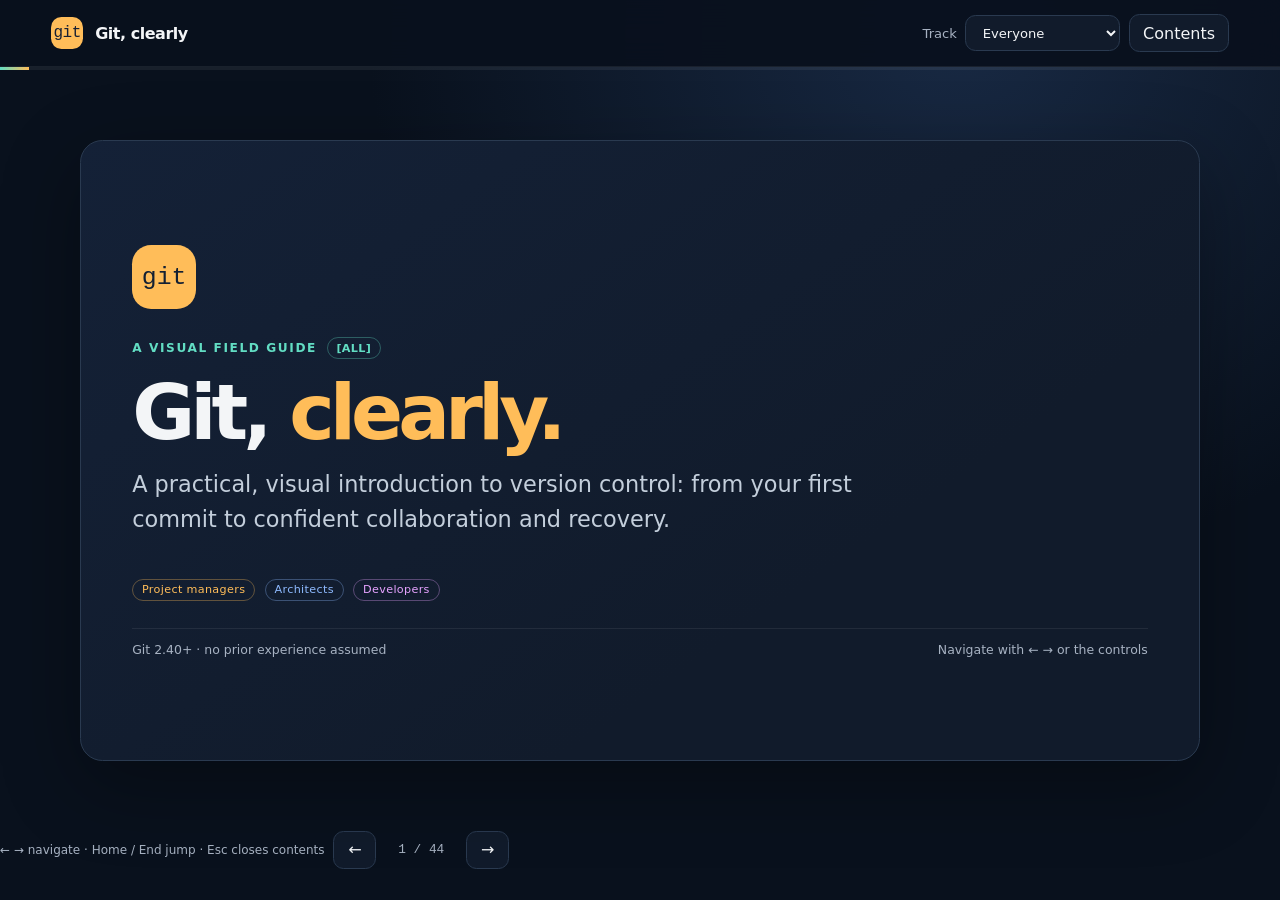
==== index.html @ eb5d03c1 "Add complete Git training slide deck Co-authored-by: Copilot <223556219+Copilot@users.noreply.github" ====
<!doctype html>
<html lang="en">
<head>
  <meta charset="utf-8">
  <meta name="viewport" content="width=device-width, initial-scale=1">
  <meta name="description" content="A visual, practical Git course for project managers, architects, and developers.">
  <meta name="theme-color" content="#09111d">
  <title>Git, clearly — Training slides</title>
  <link rel="icon" href="assets/favicon.svg" type="image/svg+xml">
  <link rel="stylesheet" href="assets/deck.css">
  <script src="assets/deck.js" defer></script>
</head>
<body>
  <header class="topbar">
    <div class="brand"><span class="brand-mark" aria-hidden="true">git</span><span class="brand-name">Git, clearly</span></div>
    <div class="top-actions">
      <label class="track-control" for="track">Track
        <select id="track" aria-label="Choose a role track">
          <option value="all">Everyone</option>
          <option value="pm">Project manager</option>
          <option value="arch">Architect</option>
          <option value="dev">Developer</option>
        </select>
      </label>
      <button id="contents-toggle" type="button" aria-expanded="false" aria-controls="contents">Contents</button>
    </div>
  </header>
  <div class="progress-track" role="progressbar" aria-label="Course progress" aria-valuemin="0" aria-valuemax="100" aria-valuenow="0">
    <div class="progress-bar"></div>
  </div>

  <nav id="contents" class="contents-panel" aria-label="Slide contents" hidden>
    <h2>Course contents</h2>
    <a href="#welcome" data-slide="welcome">Welcome</a>
    <a href="#map" data-slide="map">Learning map</a>
    <a href="#m1" data-slide="m1">1 · What is Git?</a>
    <a href="#m2" data-slide="m2">2 · Core concepts</a>
    <a href="#m3" data-slide="m3">3 · Get started</a>
    <a href="#m4" data-slide="m4">4 · Everyday commands</a>
    <a href="#m5" data-slide="m5">5 · Branch and merge</a>
    <a href="#m6" data-slide="m6">6 · Team workflows</a>
    <a href="#m7" data-slide="m7">7 · Undo and recover</a>
    <a href="#m8" data-slide="m8">8 · Good habits</a>
    <a href="#lab" data-slide="lab">Guided developer lab</a>
    <a href="#cheat" data-slide="cheat">Command cheat sheet</a>
    <a href="#glossary" data-slide="glossary">Glossary</a>
    <a href="#faq" data-slide="faq">FAQ &amp; reading</a>
  </nav>

  <main class="deck" id="deck">
    <section class="slide title-slide" id="welcome" data-title="Welcome" data-audience="all">
      <div class="title-mark" aria-hidden="true">git</div>
      <div class="eyebrow">A visual field guide <span class="role">[All]</span></div>
      <h1>Git, <span class="accent">clearly.</span></h1>
      <p class="lead">A practical, visual introduction to version control: from your first commit to confident collaboration and recovery.</p>
      <div class="title-meta">
        <span class="role pm">Project managers</span><span class="role arch">Architects</span><span class="role dev">Developers</span>
      </div>
      <div class="slide-footer"><span>Git 2.40+ · no prior experience assumed</span><span>Navigate with ← → or the controls</span></div>
    </section>

    <section class="slide" id="map" data-title="Learning map" data-audience="all">
      <div class="eyebrow">Start here <span class="role">[All]</span></div>
      <h2>One tool. Three useful perspectives.</h2>
      <p class="lead">Git records change as a history you can inspect, share, branch, and recover.</p>
      <div class="grid three">
        <article class="card"><h3 class="accent">PM · Make change visible</h3><p>Connect work to decisions, reviews, releases, and a traceable project history. Commands are optional.</p></article>
        <article class="card"><h3 class="blue">Architect · Design the flow</h3><p>Choose repository and branch policies that balance integration speed, release needs, and governance.</p></article>
        <article class="card"><h3 class="teal">Developer · Build fluency</h3><p>Inspect, stage, commit, synchronize, resolve conflicts, and recover safely in a practice repository.</p></article>
      </div>
      <div class="callout good"><p><strong>Learning goals:</strong> explain distributed version control, navigate Git's data model, use everyday commands, and choose a collaboration workflow for its trade-offs.</p></div>
      <div class="slide-footer"><span>Course map</span><span>Use the Track selector to focus the deck</span></div>
    </section>

    <section class="slide" id="how" data-title="How to use this deck" data-audience="all">
      <div class="eyebrow">A quick orientation <span class="role">[All]</span></div>
      <h2>Learn the picture, then try the command.</h2>
      <div class="grid">
        <article class="card"><h3>Follow the flow</h3><p>Each module introduces a model, shows the action it explains, and ends with a quick knowledge check.</p></article>
        <article class="card"><h3>Choose your depth</h3><p>Role badges identify relevant content. The track selector hides slides outside a selected role.</p></article>
        <article class="card"><h3>Practice safely</h3><p>Use a disposable local repository for exercises. Examples that discard or rewrite work are clearly called out.</p></article>
        <article class="card"><h3>Navigate accessibly</h3><p>Use arrow keys, Page Up/Down, Home/End, or the buttons. Print from the browser for one slide per page.</p></article>
      </div>
      <div class="slide-footer"><span>Before you begin</span><span>Commands use a terminal; examples work across operating systems</span></div>
    </section>

    <section class="slide" id="m1" data-title="1 · What is Git?" data-audience="all">
      <div class="eyebrow">Module 1 · What is Git? <span class="role">[All]</span></div>
      <h2>Version control makes change legible.</h2>
      <p class="lead">Without version control, teams trade files and hope filenames tell the story. Git keeps a durable, inspectable history of project snapshots.</p>
      <div class="grid three">
        <article class="card"><h3>Remember</h3><p>See how and when a file changed, and who recorded the change.</p></article>
        <article class="card"><h3>Collaborate</h3><p>Work in parallel, review proposed changes, then combine them.</p></article>
        <article class="card"><h3>Recover</h3><p>Compare versions and return to a known-good state when needed.</p></article>
      </div>
      <div class="callout"><p>Think of Git history as a sequence of named, reviewable checkpoints—not a backup drive or a substitute for one.</p></div>
      <div class="slide-footer"><span>Learning objective · explain what version control solves</span><span>Module 1</span></div>
    </section>

    <section class="slide" data-title="Centralized and distributed" data-audience="all">
      <div class="eyebrow">Module 1 · Two models <span class="role">[All]</span></div>
      <h2>Git is distributed: every clone has a repository.</h2>
      <div class="grid">
        <article class="card"><h3>Centralized model · SVN, CVS</h3><p>Clients check out working files from a central server. The server is the main source of history; network access is commonly needed to commit shared changes.</p></article>
        <article class="card"><h3>Distributed model · Git</h3><p>Each clone has a local repository and project history. Work, commits, and many inspections can happen offline; sharing happens by exchanging commits.</p></article>
      </div>
      <div class="diagram" role="img" aria-label="Centralized version control connects several working copies to one central repository. In Git, each developer's clone contains a repository, and clones exchange commits.">
        <div class="node"><strong>Central server</strong><span>authoritative history</span></div><span class="arrow" aria-hidden="true">↔</span>
        <div class="node"><strong>Working copy</strong><span>client</span></div>
        <div class="arrow" aria-hidden="true">···</div>
        <div class="node"><strong>Git clone A</strong><span>repo + files</span></div><span class="arrow" aria-hidden="true">↔</span>
        <div class="node"><strong>Git clone B</strong><span>repo + files</span></div>
        <p class="diagram-caption">The hosting service is a convenient shared endpoint; Git itself is the version-control system.</p>
      </div>
      <div class="slide-footer"><span>Distributed does not mean “no central collaboration point”</span><span>Module 1</span></div>
    </section>

    <section class="slide" data-title="Git in context" data-audience="all">
      <div class="eyebrow">Module 1 · What Git is—and isn't <span class="role">[All]</span></div>
      <h2>Git stores history. Platforms help teams use it.</h2>
      <div class="grid">
        <article class="card"><h3>Git provides</h3><ul><li>Local history and branching</li><li>Content integrity checked with object hashes</li><li>Tools to compare, combine, and share work</li></ul></article>
        <article class="card"><h3>GitHub, GitLab, Azure DevOps, Bitbucket provide</h3><ul><li>Hosted repositories and access controls</li><li>Pull/merge requests, reviews, and issue workflows</li><li>Automation, releases, and team collaboration features</li></ul></article>
      </div>
      <div class="callout"><p><strong>Integrity:</strong> Git identifies objects by SHA-based content hashes (the hash algorithm depends on repository format). Linus Torvalds created Git in 2005 to support Linux kernel development; its distributed design and inexpensive branches fit parallel contributions.</p></div>
      <div class="slide-footer"><span>Key takeaway · Git is the tool; a host is a service</span><span>Module 1</span></div>
    </section>

    <section class="slide" data-title="Module 1 knowledge check" data-audience="all">
      <div class="eyebrow">Module 1 · Check your understanding <span class="role">[All]</span></div>
      <h2>What would you explain to a teammate?</h2>
      <ol class="steps"><li>What problem does version control solve beyond sharing the latest file?</li><li>What can you do locally in Git without a network connection?</li><li>How is Git different from GitHub?</li></ol>
      <details><summary>Reveal suggested answers</summary><p>It records inspectable history and supports parallel collaboration and recovery. Local commits, comparisons, and branch operations are available offline. Git is the version-control system; GitHub is one platform that hosts repositories and adds collaboration tools.</p></details>
      <div class="callout good"><p><strong>Takeaway:</strong> every clone is a full repository; you choose when and where to share its commits.</p></div>
      <div class="slide-footer"><span>Module 1 complete</span><span>Next · the Git data model</span></div>
    </section>

    <section class="slide" id="m2" data-title="2 · Core concepts" data-audience="all">
      <div class="eyebrow">Module 2 · Core concepts <span class="role">[All]</span></div>
      <h2>Three areas take a change from edit to shared.</h2>
      <div class="diagram" role="img" aria-label="Changes flow from the working tree to the staging area, then into the local repository as a commit, and can be pushed to a remote repository.">
        <div class="node"><strong>Working tree</strong><span>edit files</span></div><span class="arrow" aria-hidden="true">→</span>
        <div class="node"><strong>Staging area</strong><span>select next snapshot</span></div><span class="arrow" aria-hidden="true">→</span>
        <div class="node"><strong>Local repository</strong><span>commit history</span></div><span class="arrow" aria-hidden="true">⇄</span>
        <div class="node"><strong>Remote</strong><span>shared repository</span></div>
        <p class="diagram-caption">A commit records what is staged. Push and fetch exchange commits with a remote.</p>
      </div>
      <div class="grid three">
        <article class="card"><h3>Working tree</h3><p>The checked-out files you read and edit.</p></article>
        <article class="card"><h3>Index (staging area)</h3><p>The proposed contents of your next commit; staging is deliberate selection.</p></article>
        <article class="card"><h3>Repository</h3><p>Git's local object database and history, in the <code>.git</code> directory.</p></article>
      </div>
      <div class="slide-footer"><span>Learning objective · describe the three areas</span><span>Module 2</span></div>
    </section>

    <section class="slide" data-title="Commits and branches" data-audience="all">
      <div class="eyebrow">Module 2 · History is a graph <span class="role">[All]</span></div>
      <h2>A branch is a lightweight name for a line of work.</h2>
      <svg class="graph" viewBox="0 0 760 250" role="img" aria-labelledby="graph-title graph-desc">
        <title id="graph-title">A commit graph with a feature branch</title>
        <desc id="graph-desc">Main commits A, B, and D form one line. The feature branch starts at B, adds commit C, and merges at D.</desc>
        <path class="main-line" d="M90 145 H670"></path><path class="branch-line" d="M260 145 Q340 145 380 70 H500 Q570 70 620 145"></path>
        <circle class="commit" cx="100" cy="145" r="20"></circle><circle class="commit" cx="260" cy="145" r="20"></circle>
        <circle class="commit" cx="410" cy="70" r="20"></circle><circle class="commit" cx="650" cy="145" r="20"></circle>
        <text x="94" y="150">A</text><text x="254" y="150">B</text><text x="404" y="75">C</text><text x="644" y="150">D</text>
        <text x="95" y="202">main</text><text x="382" y="34">feature</text>
      </svg>
      <div class="grid three">
        <article class="card"><h3>Commit</h3><p>A recorded snapshot with a message, author, timestamp, and parent commit(s).</p></article>
        <article class="card"><h3>Branch</h3><p>A movable reference to a commit. Creating one does not copy an entire project.</p></article>
        <article class="card"><h3>HEAD</h3><p>Where you are now: usually the current branch's latest commit.</p></article>
      </div>
      <div class="slide-footer"><span>Commit history is a DAG: directed, acyclic, and shared by ancestry</span><span>Module 2</span></div>
    </section>

    <section class="slide" data-title="Repository objects and vocabulary" data-audience="all">
      <div class="eyebrow">Module 2 · Names for the pieces <span class="role">[All]</span></div>
      <h2>Small objects combine into a project snapshot.</h2>
      <div class="grid three">
        <article class="card"><h3>Blob</h3><p>Stores file contents. Git identifies objects by a content-derived hash.</p></article>
        <article class="card"><h3>Tree</h3><p>Names files and directories and points to their blobs or nested trees.</p></article>
        <article class="card"><h3>Commit</h3><p>Points to a top-level tree and records parent(s) and metadata.</p></article>
      </div>
      <div class="table-wrap"><table><thead><tr><th>Term</th><th>Meaning in practice</th></tr></thead><tbody>
        <tr><td>Repository</td><td>Project history and Git objects, local or hosted.</td></tr>
        <tr><td>Remote</td><td>A named reference to another repository, often on a hosting platform.</td></tr>
        <tr><td><code>origin</code></td><td>Conventional default name for the remote a clone came from; not a special Git keyword.</td></tr>
        <tr><td>Tag</td><td>A name attached to a commit, often used to mark a release.</td></tr>
      </tbody></table></div>
      <div class="slide-footer"><span>Takeaway · commits point to content snapshots, not just file-by-file patches</span><span>Module 2</span></div>
    </section>

    <section class="slide" data-title="Module 2 knowledge check" data-audience="all">
      <div class="eyebrow">Module 2 · Check your understanding <span class="role">[All]</span></div>
      <h2>Can you trace a change through Git?</h2>
      <ol class="steps"><li>Where do edits live before they are committed?</li><li>What is the staging area for?</li><li>What does a branch name point to?</li></ol>
      <details><summary>Reveal suggested answers</summary><p>Edits are in the working tree. The index selects the content for the next snapshot. A branch is a movable reference to a commit; Git history links commits through their parents.</p></details>
      <div class="callout good"><p><strong>Takeaway:</strong> working tree → index → local commit → remote repository.</p></div>
      <div class="slide-footer"><span>Module 2 complete</span><span>Next · set up a safe workspace</span></div>
    </section>

    <section class="slide" id="m3" data-title="3 · Get started" data-audience="dev all">
      <div class="eyebrow">Module 3 · Get started <span class="role dev">[Dev]</span> <span class="role">[All]</span></div>
      <h2>Set your identity, then create or copy a repository.</h2>
      <p>Install Git from your operating system's package manager or the official Git downloads. Verify the installed version, then set the name and email that will appear on your commits.</p>
      <div class="command"><pre>git --version
git config --global user.name "Ada Lovelace"
git config --global user.email "ada@example.com"</pre><button class="copy" type="button" aria-label="Copy Git configuration commands">Copy</button></div>
      <p class="small muted">Replace the sample name and email. Use the email address appropriate for your work account. <code>--global</code> sets your default for this user; omit it to configure just the current repository. Check settings with <code>git config --list --show-origin</code>.</p>
      <div class="grid">
        <article class="card"><h3>Create an empty repository</h3><div class="command"><pre>mkdir demo && cd demo
git init</pre><button class="copy" type="button" aria-label="Copy repository creation commands">Copy</button></div></article>
        <article class="card"><h3>Copy an existing repository</h3><div class="command"><pre>git clone &lt;repository-url&gt;
cd &lt;repository-name&gt;</pre><button class="copy" type="button" aria-label="Copy clone commands">Copy</button></div></article>
      </div>
      <div class="slide-footer"><span>Credentials are separate from commit identity</span><span>Module 3</span></div>
    </section>

    <section class="slide" data-title="Ignore, line endings, and authentication" data-audience="dev arch">
      <div class="eyebrow">Module 3 · Repository setup <span class="role dev">[Dev]</span> <span class="role arch">[Architect]</span></div>
      <h2>Keep generated files, platform differences, and credentials intentional.</h2>
      <div class="grid three">
        <article class="card"><h3><code>.gitignore</code></h3><p>Lists untracked paths Git should ignore, such as build output and local secrets. It does <strong>not</strong> untrack files already committed.</p></article>
        <article class="card"><h3><code>.gitattributes</code></h3><p>Can standardize text normalization, diff behavior, and binary handling across contributors. Prefer explicit project rules where line endings matter.</p></article>
        <article class="card"><h3>Authentication</h3><p>Use an approved credential manager with HTTPS or configure an SSH key. Never paste tokens or private keys into a repository.</p></article>
      </div>
      <div class="callout warning"><p><strong>Secret already committed?</strong> Removing the file in a later commit does not erase it from history. Revoke/rotate the credential first; then coordinate history cleanup and notification.</p></div>
      <div class="slide-footer"><span>Tip · review ignore patterns before the first commit</span><span>Module 3</span></div>
    </section>

    <section class="slide" data-title="Module 3 knowledge check" data-audience="dev">
      <div class="eyebrow">Module 3 · Check your understanding <span class="role dev">[Dev]</span></div>
      <h2>Ready to make a clean first commit?</h2>
      <ol class="steps"><li>What does <code>git clone</code> create locally?</li><li>Why is adding a secret to <code>.gitignore</code> not enough if it is already tracked?</li><li>What information does <code>user.email</code> configure?</li></ol>
      <details><summary>Reveal suggested answers</summary><p>A clone creates a local repository with working files and remote configuration. Ignore rules don't remove already tracked content or erase old commits. <code>user.email</code> is commit metadata; it is not your login credential.</p></details>
      <div class="slide-footer"><span>Module 3 complete</span><span>Next · everyday command toolkit</span></div>
    </section>

    <section class="slide" id="m4" data-title="4 · Everyday commands" data-audience="dev all">
      <div class="eyebrow">Module 4 · Everyday commands <span class="role dev">[Dev]</span> <span class="role">[All]</span></div>
      <h2>First inspect. Then select what to record.</h2>
      <div class="grid">
        <article class="card"><h3><code>git status</code> · inspect state</h3><p><strong>Purpose:</strong> summarize current branch and staged, unstaged, and untracked changes.</p><p><strong>Syntax:</strong> <code>git status [--short]</code></p><p><strong>Example:</strong> reports <code>modified: README.md</code> as unstaged. <code>--short</code> is compact.</p><p><strong>Pitfall:</strong> it summarizes; it does not show the actual diff.</p></article>
        <article class="card"><h3><code>git diff</code> · inspect content</h3><p><strong>Purpose:</strong> compare working-tree changes; staged changes need a separate flag.</p><p><strong>Syntax:</strong> <code>git diff [--staged]</code></p><p><strong>Example:</strong> <code>git diff --staged</code> shows exactly what the next commit would contain.</p><p><strong>Options:</strong> <code>--stat</code> summarizes; <code>--word-diff</code> compares words.</p><p><strong>Pitfall:</strong> plain <code>git diff</code> omits staged changes.</p></article>
      </div>
      <div class="diagram" role="img" aria-label="Status inspects the working tree and index. Diff compares unstaged changes by default or staged changes when passed --staged.">
        <div class="node"><strong>Working tree</strong><span>unstaged edits</span></div><span class="arrow" aria-hidden="true">git diff →</span><div class="node"><strong>Index</strong><span>staged snapshot</span></div><span class="arrow" aria-hidden="true">--staged →</span><div class="node"><strong>HEAD</strong><span>last commit</span></div>
        <p class="diagram-caption"><code>git status</code> summarizes both comparisons; <code>git diff</code> shows their details.</p>
      </div>
      <div class="command"><pre>$ git status --short
 M README.md
$ git diff --stat
 README.md | 2 ++
 1 file changed, 2 insertions(+)</pre><button class="copy" type="button" aria-label="Copy example status and diff output">Copy</button></div>
      <p class="small muted">Illustrative output: status uses two columns for index and working-tree state; a leading space then <code>M</code> means unstaged modification.</p>
      <div class="slide-footer"><span>Command pattern · inspect before changing state</span><span>Module 4</span></div>
    </section>

    <section class="slide" data-title="Stage a deliberate snapshot" data-audience="dev">
      <div class="eyebrow">Module 4 · Stage changes <span class="role dev">[Dev]</span></div>
      <h2><code>git add</code> chooses content for the next commit.</h2>
      <div class="grid">
        <article class="card"><h3>Purpose and syntax</h3><p>Add selected file contents from the working tree to the index.</p><div class="command"><pre>git add README.md
git add src/
git add -p</pre><button class="copy" type="button" aria-label="Copy git add examples">Copy</button></div><p><code>-p</code> interactively selects change hunks. <code>git add -A</code> stages all additions, modifications, and deletions in the repository.</p></article>
        <article class="card"><h3>Example and pitfalls</h3><p>Edit two files, stage one, then inspect:</p><div class="command"><pre>git add README.md
git status
git diff --staged</pre><button class="copy" type="button" aria-label="Copy stage and inspect commands">Copy</button></div><p>Only staged content goes into the next commit. Staging a file again updates its staged snapshot. Check for accidental files before using <code>-A</code>.</p></article>
      </div>
      <div class="callout good"><p><strong>Habit:</strong> review <code>git diff --staged</code> before committing. The index is a useful review boundary, not busywork.</p></div>
      <div class="command"><pre>$ git add README.md
(no output on success)
$ git status --short
M  README.md</pre><button class="copy" type="button" aria-label="Copy example staging output">Copy</button></div>
      <div class="slide-footer"><span>State change · working tree → index</span><span>Module 4</span></div>
    </section>

    <section class="slide" data-title="Commit small, clear changes" data-audience="dev all">
      <div class="eyebrow">Module 4 · Commit <span class="role dev">[Dev]</span> <span class="role">[All]</span></div>
      <h2>A commit is a named checkpoint with a message.</h2>
      <div class="grid">
        <article class="card"><h3>Purpose and syntax</h3><p>Record the staged snapshot in local history.</p><div class="command"><pre>git commit -m "Document setup steps"</pre><button class="copy" type="button" aria-label="Copy commit command">Copy</button></div><p><code>-m</code> supplies a one-line message; without it, Git opens the configured editor.</p></article>
        <article class="card"><h3>Example and pitfalls</h3><p>Before: stage intended files. After: the new commit becomes the current branch tip.</p><p>Write a short imperative summary of <em>why</em> the change matters. Avoid vague messages such as “updates” or “fix”.</p><p><strong>Pitfall:</strong> an empty commit may be rejected by default. A commit is local until pushed.</p></article>
      </div>
      <div class="command"><pre>$ git commit -m "Document setup steps"
[main 8c14f2a] Document setup steps
 1 file changed, 3 insertions(+)</pre><button class="copy" type="button" aria-label="Copy example commit output">Copy</button></div>
      <p class="small muted">Illustrative output: commit IDs and file counts vary. The bracketed branch and short hash identify the new local commit.</p>
      <div class="diagram" role="img" aria-label="Commit records the staged index as a new snapshot in the local repository.">
        <div class="node"><strong>Index</strong><span>reviewed changes</span></div><span class="arrow" aria-hidden="true">git commit →</span><div class="node"><strong>Local history</strong><span>new commit</span></div>
        <p class="diagram-caption">A commit records only staged content, not every modified file.</p>
      </div>
      <div class="slide-footer"><span>Good commits are small enough to understand and useful enough to review</span><span>Module 4</span></div>
    </section>

    <section class="slide" data-title="Read the history" data-audience="dev all">
      <div class="eyebrow">Module 4 · Inspect history <span class="role dev">[Dev]</span> <span class="role">[All]</span></div>
      <h2>History answers “what changed?” and “why?”</h2>
      <div class="grid">
        <article class="card"><h3><code>git log</code> · browse commits</h3><p><strong>Purpose:</strong> view commit history.</p><p><strong>Syntax:</strong> <code>git log [--oneline --graph --decorate]</code></p><p><strong>Example:</strong> <code>git log --oneline --graph</code> gives a compact graph.</p><p><strong>Pitfall:</strong> history follows the current branch unless options or refs broaden it.</p></article>
        <article class="card"><h3><code>git show</code> · inspect one commit</h3><p><strong>Purpose:</strong> show a commit's metadata and patch.</p><p><strong>Syntax:</strong> <code>git show &lt;commit&gt;</code></p><p><strong>Example:</strong> <code>git show HEAD</code> inspects the current tip.</p><p><strong>Options:</strong> <code>--stat</code> shows a summary. A commit ID or tag can identify a target.</p><p><strong>Pitfall:</strong> large patches can use a pager; press <code>q</code> to leave it.</p></article>
      </div>
      <div class="command"><pre>$ git log --oneline -1
8c14f2a Document setup steps</pre><button class="copy" type="button" aria-label="Copy example history output">Copy</button></div>
      <p class="small muted">Illustrative output from the prior example. The exact hash and message depend on your repository.</p>
      <div class="callout"><p><strong>Review lens:</strong> scan the message and summary first; read the patch when you need the exact content.</p></div>
      <div class="command"><pre>$ git show --stat --oneline HEAD
8c14f2a Document setup steps
 README.md | 3 +++
 1 file changed, 3 insertions(+)</pre><button class="copy" type="button" aria-label="Copy example git show output">Copy</button></div>
      <div class="slide-footer"><span>Local history is available without a network connection</span><span>Module 4</span></div>
    </section>

    <section class="slide" data-title="Remotes and synchronization" data-audience="dev all">
      <div class="eyebrow">Module 4 · Share and receive commits <span class="role dev">[Dev]</span> <span class="role">[All]</span></div>
      <h2>Fetch previews. Pull integrates. Push publishes.</h2>
      <div class="grid">
        <article class="card"><h3><code>git remote</code> · name a repository</h3><p><strong>Purpose:</strong> list or manage remote names and URLs.</p><p><strong>Syntax:</strong> <code>git remote -v</code>; <code>git remote add &lt;name&gt; &lt;url&gt;</code>.</p><p><strong>Example:</strong> <code>origin</code> is the conventional clone remote.</p><p><strong>Pitfall:</strong> a remote is configuration, not a second working directory.</p></article>
        <article class="card"><h3><code>git fetch</code> · download references</h3><p><strong>Purpose:</strong> get remote commits and update remote-tracking refs without integrating them into your current branch.</p><p><strong>Syntax:</strong> <code>git fetch &lt;remote&gt;</code></p><p><strong>Example:</strong> fetch, then compare with <code>git log HEAD..origin/main</code>.</p><p><strong>Pitfall:</strong> fetching alone does not update checked-out files.</p></article>
        <article class="card"><h3><code>git pull</code> · fetch + integrate</h3><p><strong>Purpose:</strong> fetch, then integrate the upstream branch by merge or configured rebase.</p><p><strong>Syntax:</strong> <code>git pull [--rebase] &lt;remote&gt; &lt;branch&gt;</code></p><p><strong>Example:</strong> <code>git pull --rebase origin main</code>.</p><p><strong>Pitfall:</strong> know whether your team expects merge or rebase; resolve conflicts if they arise.</p></article>
        <article class="card"><h3><code>git push</code> · publish commits</h3><p><strong>Purpose:</strong> send local commits to a remote branch.</p><p><strong>Syntax:</strong> <code>git push -u &lt;remote&gt; &lt;branch&gt;</code></p><p><strong>Example:</strong> <code>git push -u origin feature/docs</code> sets upstream tracking.</p><p><strong>Pitfall:</strong> push can be rejected if remote history has advanced; fetch and integrate instead of overwriting teammates' work.</p></article>
      </div>
      <div class="diagram" role="img" aria-label="Fetch brings remote commits to local remote-tracking references. Pull fetches and integrates them. Push sends local commits to the remote.">
        <div class="node"><strong>Local branch</strong><span>your commits</span></div><span class="arrow" aria-hidden="true">push →</span><div class="node"><strong>Remote</strong><span>shared commits</span></div><span class="arrow" aria-hidden="true">← fetch</span><div class="node"><strong>Remote-tracking ref</strong><span>what was fetched</span></div>
        <p class="diagram-caption">Pull adds an integration step after fetch; it is not merely a download.</p>
      </div>
      <div class="command"><pre>$ git remote -v
origin  https://example.com/team/project.git (fetch)
origin  https://example.com/team/project.git (push)
$ git fetch origin
From https://example.com/team/project
   a13f1c0..b02a7d1  main -> origin/main
$ git push -u origin feature/docs
To https://example.com/team/project.git
 * [new branch]      feature/docs -> feature/docs
branch 'feature/docs' set up to track 'origin/feature/docs'.</pre><button class="copy" type="button" aria-label="Copy example remote, fetch, and push output">Copy</button></div>
      <p class="small muted">Example remote URL and object IDs are placeholders. A successful fetch updates remote-tracking references, not your working tree.</p>
      <p class="small muted">After a pull with no incoming commits, Git may report <code>Already up to date.</code>; if it integrates a fast-forward, the branch tip advances without a merge commit.</p>
      <div class="slide-footer"><span>Prefer fetch when you want to inspect before integrating</span><span>Module 4</span></div>
    </section>

    <section class="slide" data-title="Branches, merge, and rebase" data-audience="dev arch">
      <div class="eyebrow">Module 4 · Parallel work <span class="role dev">[Dev]</span> <span class="role arch">[Architect]</span></div>
      <h2>Branch to isolate work; merge to integrate it.</h2>
      <div class="grid">
        <article class="card"><h3><code>git branch</code> · list or create</h3><p><strong>Syntax:</strong> <code>git branch [--all]</code>; <code>git branch &lt;name&gt;</code>. Use <code>-d</code> to delete a merged local branch.</p><p><strong>Pitfall:</strong> creating a branch does not switch to it. Do not delete unmerged work casually.</p></article>
        <article class="card"><h3><code>git switch</code> · move between branches</h3><p><strong>Syntax:</strong> <code>git switch &lt;name&gt;</code>; <code>git switch -c &lt;new-name&gt;</code>.</p><p><strong>Example:</strong> <code>git switch -c feature/search</code>.</p><p><strong>Pitfall:</strong> Git may prevent switching if local edits would be overwritten.</p></article>
        <article class="card"><h3><code>git merge</code> · integrate history</h3><p><strong>Syntax:</strong> <code>git merge &lt;branch&gt;</code>.</p><p>A fast-forward moves the branch pointer when possible; otherwise Git creates a merge commit with both histories as parents.</p><p><strong>Pitfall:</strong> conflicts require editing, staging resolved files, then completing the merge commit.</p></article>
        <article class="card"><h3><code>git rebase</code> · replay commits</h3><p><strong>Syntax:</strong> <code>git rebase &lt;base&gt;</code>.</p><p>Replays your commits on a new base to create a linear sequence with new commit IDs.</p><p><strong>Golden rule:</strong> do not rebase history others may already have based work on.</p></article>
      </div>
      <div class="command"><pre>$ git branch --list
* main
  feature/search
$ git switch -c feature/search
Switched to a new branch 'feature/search'
$ git merge feature/search
Updating 4a9d2b1..d20b81c
Fast-forward
$ git rebase main
Successfully rebased and updated refs/heads/feature/search.</pre><button class="copy" type="button" aria-label="Copy example branch, switch, merge, and rebase output">Copy</button></div>
      <div class="slide-footer"><span>Pause before rewriting or force-pushing shared history</span><span>Module 4</span></div>
    </section>

    <section class="slide" data-title="Stash and tags" data-audience="dev">
      <div class="eyebrow">Module 4 · Shelve and label <span class="role dev">[Dev]</span></div>
      <h2>Stash temporary edits. Tag meaningful milestones.</h2>
      <div class="grid">
        <article class="card"><h3><code>git stash</code> · shelve work in progress</h3><p><strong>Syntax:</strong> <code>git stash push -m "message"</code>; <code>git stash list</code>; <code>git stash pop</code>.</p><p><strong>Example:</strong> stash edits to switch context, then apply them later.</p><p><strong>Options:</strong> <code>-u</code> includes untracked files. <code>apply</code> keeps the stash; <code>pop</code> applies and removes it if successful.</p><p><strong>Pitfall:</strong> stashes are local and easy to forget; commit durable work instead.</p></article>
        <article class="card"><h3><code>git tag</code> · name a release commit</h3><p><strong>Syntax:</strong> <code>git tag -a v1.2.0 -m "Release 1.2.0"</code>; list with <code>git tag</code>.</p><p><strong>Purpose:</strong> annotated tags record a named milestone with metadata.</p><p><strong>Publish:</strong> <code>git push origin v1.2.0</code> (or <code>git push --tags</code> for all tags).</p><p><strong>Pitfall:</strong> tags are not automatically pushed with ordinary branch pushes; agree on version policy.</p></article>
      </div>
      <div class="command"><pre>$ git stash list
stash@{0}: On main: WIP: adjust map labels
$ git tag
v1.2.0</pre><button class="copy" type="button" aria-label="Copy example stash and tag output">Copy</button></div>
      <div class="slide-footer"><span>All command examples in this module are safe in a practice repository</span><span>Module 4</span></div>
    </section>

    <section class="slide" data-title="Module 4 knowledge check" data-audience="dev">
      <div class="eyebrow">Module 4 · Check your understanding <span class="role dev">[Dev]</span></div>
      <h2>Choose the next command with intent.</h2>
      <ol class="steps"><li>You staged a file. Which diff shows exactly what will be committed?</li><li>How do you download teammate commits without integrating them yet?</li><li>What is the important difference between <code>git fetch</code> and <code>git pull</code>?</li><li>When is rebasing shared commits a problem?</li></ol>
      <details><summary>Reveal suggested answers</summary><p>Use <code>git diff --staged</code>. Use <code>git fetch</code> to download without integrating. Pull fetches and then integrates by merge or rebase. Rewriting commits others depend on forces history divergence and can disrupt their work.</p></details>
      <div class="callout good"><p><strong>Takeaway:</strong> status → diff → add → review staged diff → commit → fetch/pull/push deliberately.</p></div>
      <div class="slide-footer"><span>Module 4 complete</span><span>Next · branch and merge together</span></div>
    </section>

    <section class="slide" id="m5" data-title="5 · Branch and merge" data-audience="all">
      <div class="eyebrow">Module 5 · Branching and merging <span class="role">[All]</span></div>
      <h2>Branches let teams work in parallel without duplicating a project.</h2>
      <p class="lead">A branch begins as a movable name at a commit. Git reuses shared history; the branch costs little and makes an isolated line of work easy to discuss.</p>
      <div class="diagram" role="img" aria-label="Main and feature branch share an ancestor. The feature branch advances independently, then its history is integrated into main.">
        <div class="node"><strong>Shared base</strong><span>common ancestor</span></div><span class="arrow" aria-hidden="true">→</span><div class="node"><strong>main</strong><span>stable line</span></div><span class="arrow" aria-hidden="true">↘</span><div class="node"><strong>feature branch</strong><span>isolated changes</span></div><span class="arrow" aria-hidden="true">↗</span><div class="node"><strong>integration</strong><span>merge / review</span></div>
        <p class="diagram-caption">Isolation helps organize work; it does not remove the need to integrate and test it.</p>
      </div>
      <div class="grid three">
        <article class="card"><h3>Keep the branch focused</h3><p>One feature or fix makes review and rollback easier.</p></article>
        <article class="card"><h3>Integrate regularly</h3><p>Short-lived branches reduce the distance between parallel changes.</p></article>
        <article class="card"><h3>Automate checks</h3><p>Run tests and validation before changes reach a shared branch.</p></article>
      </div>
      <div class="slide-footer"><span>Learning objective · explain why branches are cheap</span><span>Module 5</span></div>
    </section>

    <section class="slide" data-title="Merge conflicts" data-audience="all">
      <div class="eyebrow">Module 5 · Conflicts are a decision, not a failure <span class="role">[All]</span></div>
      <h2>A conflict means Git needs a human to choose the combined result.</h2>
      <p>Conflicts commonly occur when both histories change overlapping lines, or when one renames/deletes a file another changes. Git pauses integration so a person can create the intended result.</p>
      <div class="grid">
        <article class="card"><h3>Developer resolution loop</h3><ol><li>Read <code>git status</code> to identify conflicted files.</li><li>Open each file; compare both sides and edit the final intended content.</li><li>Remove conflict markers, run relevant tests, then stage resolved files.</li><li>Complete the merge or rebase as Git instructs.</li></ol></article>
        <article class="card"><h3>Conflict markers</h3><div class="command"><pre>&lt;&lt;&lt;&lt;&lt;&lt;&lt; HEAD
current branch version
=======
incoming version
&gt;&gt;&gt;&gt;&gt;&gt;&gt; other-branch</pre><button class="copy" type="button" aria-label="Copy conflict marker example">Copy</button></div><p>Markers are scaffolding, not valid final content. Some tools offer a visual side-by-side editor.</p></article>
      </div>
      <div class="callout warning"><p>Do not blindly choose “ours” or “theirs” for every conflict. Confirm behavior with the change owners and validate the combined result.</p></div>
      <div class="slide-footer"><span>Conflict resolution is collaboration encoded in a file edit</span><span>Module 5</span></div>
    </section>

    <section class="slide" data-title="Review and integrate" data-audience="all arch">
      <div class="eyebrow">Module 5 · Review before integration <span class="role">[All]</span> <span class="role arch">[Architect]</span></div>
      <h2>Pull / merge requests make integration visible.</h2>
      <div class="grid three">
        <article class="card"><h3>Propose</h3><p>Describe the change, link its context, and show what branch should receive it.</p></article>
        <article class="card"><h3>Review</h3><p>Discuss design, test evidence, security, and maintainability before approval.</p></article>
        <article class="card"><h3>Integrate</h3><p>Required checks pass; an authorized person merges according to team policy.</p></article>
      </div>
      <div class="table-wrap"><table><thead><tr><th>Integration method</th><th>Resulting history</th><th>Good fit when</th></tr></thead><tbody>
        <tr><td>Fast-forward</td><td>Moves the target pointer; no merge commit</td><td>Target has not diverged</td></tr>
        <tr><td>Merge commit</td><td>Preserves the branch join and both parents</td><td>Branch context is useful to retain</td></tr>
        <tr><td>Squash merge</td><td>Creates one new target commit from branch changes</td><td>A clean, compact target history is preferred</td></tr>
        <tr><td>Rebase and merge</td><td>Replays branch commits onto the target</td><td>Linear history is preferred and policy permits rewriting</td></tr>
      </tbody></table></div>
      <div class="slide-footer"><span>Method names and exact behavior vary by hosting platform</span><span>Module 5</span></div>
    </section>

    <section class="slide" data-title="Module 5 knowledge check" data-audience="all">
      <div class="eyebrow">Module 5 · Check your understanding <span class="role">[All]</span></div>
      <h2>What is the team deciding when a conflict appears?</h2>
      <ol class="steps"><li>Why does Git stop instead of automatically picking one conflicted version?</li><li>Name two good habits that reduce painful integration.</li><li>What should be checked before merging a reviewed change?</li></ol>
      <details><summary>Reveal suggested answers</summary><p>Git cannot infer the intended combined behavior. Keep branches focused and short-lived; integrate often. Review the diff, test results, approvals, and required policy checks.</p></details>
      <div class="slide-footer"><span>Module 5 complete</span><span>Next · choose a team workflow</span></div>
    </section>

    <section class="slide" id="m6" data-title="6 · Team workflows" data-audience="pm arch">
      <div class="eyebrow">Module 6 · Collaboration workflows <span class="role pm">[PM]</span> <span class="role arch">[Architect]</span></div>
      <h2>The right workflow follows the way you release.</h2>
      <p class="lead">There is no universally best branching model. Optimize for how often you integrate, how releases are cut, and how much coordination your team can sustain.</p>
      <div class="table-wrap"><table><thead><tr><th>Workflow</th><th>Typical shape</th><th>Good fit</th><th>Trade-off</th></tr></thead><tbody>
        <tr><td>Centralized</td><td>Everyone integrates to one shared branch</td><td>Small teams, simple release process</td><td>Concurrent changes need coordination</td></tr>
        <tr><td>Feature branches</td><td>Short topic branches reviewed before merge</td><td>Teams wanting peer review and checks</td><td>Long-lived branches drift and conflict</td></tr>
        <tr><td>Gitflow</td><td>Long-lived main/develop plus release and hotfix branches</td><td>Scheduled releases with parallel maintenance</td><td>More ceremony and branch management</td></tr>
        <tr><td>GitHub Flow</td><td>Short branch → review → deployable main</td><td>Continuous delivery, frequent deployment</td><td>Needs reliable tests and release discipline</td></tr>
        <tr><td>Trunk-based</td><td>Frequent small integrations to trunk; brief branches</td><td>Teams with strong automation and feature flags</td><td>Requires disciplined, fast feedback</td></tr>
      </tbody></table></div>
      <div class="slide-footer"><span>Learning objective · compare workflows against team constraints</span><span>Module 6</span></div>
    </section>

    <section class="slide" data-title="Choose a workflow" data-audience="pm arch">
      <div class="eyebrow">Module 6 · Make trade-offs explicit <span class="role pm">[PM]</span> <span class="role arch">[Architect]</span></div>
      <h2>Ask what must be true for the workflow to succeed.</h2>
      <div class="grid three">
        <article class="card"><h3>Release cadence</h3><p>Weekly releases may favor a lighter flow than several supported release lines.</p></article>
        <article class="card"><h3>Team size &amp; ownership</h3><p>Clear reviewers, component ownership, and merge responsibility matter as teams grow.</p></article>
        <article class="card"><h3>Feedback speed</h3><p>Short branches depend on trustworthy tests and quick CI feedback.</p></article>
        <article class="card"><h3>Risk &amp; compliance</h3><p>Audit evidence, approvals, signed artifacts, and access controls may be mandatory.</p></article>
        <article class="card"><h3>Deployment strategy</h3><p>Feature flags and backward-compatible changes help separate deployment from release.</p></article>
        <article class="card"><h3>Support obligations</h3><p>Multiple maintained versions need an explicit patch and release policy.</p></article>
      </div>
      <div class="callout"><p><strong>Scenario:</strong> a 40-person team releases weekly. Start by testing short-lived reviewed branches or trunk-based development against CI speed, ownership boundaries, and release risk—not by adopting Gitflow by default.</p></div>
      <div class="slide-footer"><span>Pick the simplest workflow the constraints can support</span><span>Module 6</span></div>
    </section>

    <section class="slide" data-title="Repository layout and governance" data-audience="arch">
      <div class="eyebrow">Module 6 · Architecture and governance <span class="role arch">[Architect]</span></div>
      <h2>Monorepo or multi-repo is an ownership and tooling decision.</h2>
      <div class="grid">
        <article class="card"><h3>Monorepo</h3><p><strong>Benefits:</strong> atomic cross-project changes, shared tooling, discoverable code.</p><p><strong>Costs:</strong> scaling CI and permissions, repository-wide conventions, large checkout history.</p></article>
        <article class="card"><h3>Multi-repo</h3><p><strong>Benefits:</strong> independent ownership, access control, and release cadence.</p><p><strong>Costs:</strong> coordinated cross-repo changes, duplicated tooling, dependency version management.</p></article>
      </div>
      <div class="grid three">
        <article class="card"><h3>Protect branches</h3><p>Require reviews, passing checks, and restricted direct pushes where appropriate.</p></article>
        <article class="card"><h3>Clarify ownership</h3><p>Use CODEOWNERS or equivalent review routing for critical components.</p></article>
        <article class="card"><h3>Automate traceability</h3><p>Link changes to issues, builds, artifacts, and releases with a consistent policy.</p></article>
      </div>
      <div class="slide-footer"><span>Repository boundaries should reflect real ownership, not fashion</span><span>Module 6</span></div>
    </section>

    <section class="slide" data-title="CI, releases, and versioning" data-audience="pm arch">
      <div class="eyebrow">Module 6 · From commit to release <span class="role pm">[PM]</span> <span class="role arch">[Architect]</span></div>
      <h2>A release pipeline connects reviewed source to a traceable artifact.</h2>
      <div class="diagram" role="img" aria-label="Issue and change are reviewed, CI builds and tests a commit, a version tag marks a release, and an artifact is published.">
        <div class="node"><strong>Issue / change</strong><span>intent</span></div><span class="arrow" aria-hidden="true">→</span><div class="node"><strong>Commit &amp; review</strong><span>source history</span></div><span class="arrow" aria-hidden="true">→</span><div class="node"><strong>CI checks</strong><span>build + test</span></div><span class="arrow" aria-hidden="true">→</span><div class="node"><strong>Tag + artifact</strong><span>release</span></div>
      </div>
      <div class="grid">
        <article class="card"><h3>Semantic Versioning</h3><p><code>MAJOR.MINOR.PATCH</code>: communicate incompatible API changes, backward-compatible features, and backward-compatible fixes (for stable public APIs).</p></article>
        <article class="card"><h3>Conventional Commits</h3><p>A shared commit-message convention can help automate changelogs and version decisions; it is a team convention, not a requirement of Git.</p></article>
      </div>
      <div class="callout"><p>A Git tag names a commit. A release platform may attach notes and files to that tag; a tag alone is not a deployed product or immutable artifact.</p></div>
      <div class="slide-footer"><span>Key takeaway · traceability is a designed workflow</span><span>Module 6</span></div>
    </section>

    <section class="slide" data-title="Module 6 knowledge check" data-audience="pm arch">
      <div class="eyebrow">Module 6 · Check your understanding <span class="role pm">[PM]</span> <span class="role arch">[Architect]</span></div>
      <h2>Can you defend a workflow choice?</h2>
      <ol class="steps"><li>What team capabilities does trunk-based development rely on?</li><li>Give one reason to choose a monorepo and one reason to choose multiple repositories.</li><li>Where do branch protections and automated checks reduce risk?</li></ol>
      <details><summary>Reveal suggested answers</summary><p>Frequent small integration, fast reliable CI, and disciplined release practices. Monorepos simplify atomic cross-project work; multi-repos support independent ownership/access/release. Branch controls and checks prevent unreviewed or failing changes from becoming shared release input.</p></details>
      <div class="slide-footer"><span>Module 6 complete</span><span>Next · undo the right thing safely</span></div>
    </section>

    <section class="slide" id="m7" data-title="7 · Undo and recover" data-audience="dev">
      <div class="eyebrow">Module 7 · Undo and recovery <span class="role dev">[Dev]</span></div>
      <h2>Choose an undo command by where the change lives.</h2>
      <div class="table-wrap"><table><thead><tr><th>Situation</th><th>Command</th><th>Effect</th></tr></thead><tbody>
        <tr><td>Discard unstaged edits in a path</td><td><code>git restore &lt;path&gt;</code></td><td>Replaces working-tree file from the index. Discards those edits.</td></tr>
        <tr><td>Unstage a file, keep edits</td><td><code>git restore --staged &lt;path&gt;</code></td><td>Resets index entry to HEAD; working-tree edits remain.</td></tr>
        <tr><td>Undo a published commit safely</td><td><code>git revert &lt;commit&gt;</code></td><td>Adds a new commit that reverses the chosen change.</td></tr>
        <tr><td>Amend the latest local commit</td><td><code>git commit --amend</code></td><td>Replaces the last commit; changes its ID.</td></tr>
      </tbody></table></div>
      <div class="callout warning"><p><code>git restore &lt;path&gt;</code> overwrites uncommitted file changes. Inspect with <code>git diff</code> first. Do not use it as a casual “undo” button.</p></div>
      <div class="slide-footer"><span>Learning objective · choose an undo command safely</span><span>Module 7</span></div>
    </section>

    <section class="slide" data-title="Reset: move a branch, change the index" data-audience="dev">
      <div class="eyebrow">Module 7 · Reset carefully <span class="role dev">[Dev]</span></div>
      <h2><code>git reset</code> moves the current branch to a chosen commit.</h2>
      <div class="table-wrap"><table><thead><tr><th>Mode</th><th>Branch / HEAD</th><th>Index</th><th>Working tree</th><th>Use case</th></tr></thead><tbody>
        <tr><td><code>--soft</code></td><td>Moves</td><td>Kept</td><td>Kept</td><td>Redo the commit while retaining staged changes</td></tr>
        <tr><td><code>--mixed</code> (default)</td><td>Moves</td><td>Reset</td><td>Kept</td><td>Uncommit but keep edits unstaged</td></tr>
        <tr><td><code>--hard</code></td><td>Moves</td><td>Reset</td><td>Reset</td><td>Destructive: discards tracked working-tree changes</td></tr>
      </tbody></table></div>
      <div class="command"><pre>git reset --soft HEAD~1
git reset --mixed HEAD~1</pre><button class="copy" type="button" aria-label="Copy reset examples">Copy</button></div>
      <div class="callout warning"><p><strong>Do not run <code>git reset --hard</code> as a generic cleanup command.</strong> It discards tracked unstaged and staged changes. It does not remove untracked files. Never reset shared history without coordinating.</p></div>
      <div class="slide-footer"><span>Before resetting: inspect status, ensure work is saved, confirm the target</span><span>Module 7</span></div>
    </section>

    <section class="slide" data-title="Recovery with reflog" data-audience="dev">
      <div class="eyebrow">Module 7 · Recover a moved reference <span class="role dev">[Dev]</span></div>
      <h2>The reflog records where local references pointed.</h2>
      <div class="grid">
        <article class="card"><h3>Find a prior position</h3><div class="command"><pre>git reflog
git show HEAD@{1}</pre><button class="copy" type="button" aria-label="Copy reflog recovery commands">Copy</button></div><p>Reflog entries help locate recently moved branch tips and commits that are no longer easy to reach.</p></article>
        <article class="card"><h3>Recover without rushing</h3><p>Inspect the candidate commit. Create a rescue branch before doing more work:</p><div class="command"><pre>git branch rescue/recovered HEAD@{1}</pre><button class="copy" type="button" aria-label="Copy recovery branch command">Copy</button></div><p>Reflogs are local and expire over time; they cannot restore uncommitted edits that were discarded.</p></article>
      </div>
      <div class="callout good"><p><strong>Decision guide:</strong> shared commit to undo → <code>revert</code>; local commit to reshape → consider <code>reset</code> or <code>amend</code>; lost branch tip → inspect <code>reflog</code>; uncommitted file edit → inspect diff before <code>restore</code>.</p></div>
      <div class="slide-footer"><span>Recovery works best when you stop, inspect, and make a rescue reference</span><span>Module 7</span></div>
    </section>

    <section class="slide" data-title="Module 7 knowledge check" data-audience="dev">
      <div class="eyebrow">Module 7 · Check your understanding <span class="role dev">[Dev]</span></div>
      <h2>What is the safest undo for each case?</h2>
      <ol class="steps"><li>A commit is already shared and needs to be undone.</li><li>You want to unstage a file but keep your edits.</li><li>You accidentally moved a local branch pointer. Where do you look?</li></ol>
      <details><summary>Reveal suggested answers</summary><p>Use <code>git revert</code> to add an inverse commit. Use <code>git restore --staged &lt;path&gt;</code> to unstage while preserving working-tree edits. Inspect <code>git reflog</code> for the previous local reference position.</p></details>
      <div class="slide-footer"><span>Module 7 complete</span><span>Next · habits that protect the team</span></div>
    </section>

    <section class="slide" id="m8" data-title="8 · Good habits" data-audience="all">
      <div class="eyebrow">Module 8 · Best practices <span class="role">[All]</span></div>
      <h2>Make history useful to the next person.</h2>
      <div class="grid three">
        <article class="card"><h3>Commit often</h3><p>Small, atomic changes are easier to explain, review, test, and revert.</p></article>
        <article class="card"><h3>Write meaningful messages</h3><p>Describe the intent and impact, not just the mechanics.</p></article>
        <article class="card"><h3>Review before sharing</h3><p>Check staged diffs, status, tests, and generated files.</p></article>
        <article class="card"><h3>Integrate early</h3><p>Short feedback loops reduce drift and surprise conflicts.</p></article>
        <article class="card"><h3>Keep credentials out</h3><p>Use secret scanning and approved secret storage; never commit secrets.</p></article>
        <article class="card"><h3>Document the workflow</h3><p>Make release, review, ownership, and recovery expectations discoverable.</p></article>
      </div>
      <div class="slide-footer"><span>Good history is a collaboration tool</span><span>Module 8</span></div>
    </section>

    <section class="slide" data-title="Protect secrets and large files" data-audience="dev arch">
      <div class="eyebrow">Module 8 · Protect what you share <span class="role dev">[Dev]</span> <span class="role arch">[Architect]</span></div>
      <h2>Prevention is simpler than cleaning a published history.</h2>
      <div class="grid">
        <article class="card"><h3>Never commit secrets</h3><p>Store credentials in approved secret managers. If exposed, revoke or rotate immediately—even if the commit is later removed.</p><p>Enable platform secret scanning and review access to affected systems.</p></article>
        <article class="card"><h3>Handle large files deliberately</h3><p>Git stores snapshots; frequent changes to large binaries can grow repository history. Git LFS keeps pointers in Git and file content in separate storage.</p><p>Check quotas, retention, access, and backup policies before adopting LFS.</p></article>
      </div>
      <div class="grid">
        <article class="card"><h3>Secure the path</h3><p>Least-privilege access, protected branches, required review, and signed commits/tags can strengthen provenance.</p></article>
        <article class="card"><h3>Anti-patterns to avoid</h3><p>Giant unrelated commits, force-pushing shared branches, long-lived unintegrated branches, committing generated output blindly.</p></article>
      </div>
      <div class="callout warning"><p>Deleting a secret file in a later commit does not erase earlier copies from history or clones. Rotate first; then follow your incident and repository-cleanup process.</p></div>
      <div class="slide-footer"><span>Security is both repository policy and team practice</span><span>Module 8</span></div>
    </section>

    <section class="slide" data-title="Module 8 knowledge check" data-audience="all">
      <div class="eyebrow">Module 8 · Check your understanding <span class="role">[All]</span></div>
      <h2>What small practices pay off at team scale?</h2>
      <ol class="steps"><li>Why are small atomic commits easier to review?</li><li>A secret is accidentally pushed. What is the first action?</li><li>When might Git LFS be appropriate?</li></ol>
      <details><summary>Reveal suggested answers</summary><p>They make intent and impact easier to understand, test, and undo. Revoke or rotate the exposed credential immediately, then follow incident response and history cleanup procedures. Git LFS may suit large binary assets that change often, provided storage and access requirements are understood.</p></details>
      <div class="slide-footer"><span>Module 8 complete</span><span>Next · put it together in a local lab</span></div>
    </section>

    <section class="slide" id="lab" data-title="Developer lab · Make a repository" data-audience="dev">
      <div class="eyebrow">Guided developer lab · Part 1 <span class="role dev">[Dev]</span></div>
      <h2>Build a small repository and record a change.</h2>
      <p>Run these steps in a new, disposable directory. Git identity must already be configured. Commands below work in Git Bash, macOS Terminal, or a Linux shell.</p>
      <div class="command"><pre>mkdir git-practice && cd git-practice
git init
printf "# Trail Notes\nFirst draft.\n" &gt; README.md
git status
git add README.md
git diff --staged
git commit -m "Add trail notes"
git log --oneline</pre><button class="copy" type="button" aria-label="Copy first lab steps">Copy</button></div>
      <div class="callout"><p>On Windows PowerShell, create the file with <code>Set-Content README.md "# Trail Notes`nFirst draft."</code> instead of <code>printf</code>.</p></div>
      <ul class="checklist"><li><code>git status</code> showed an untracked file</li><li>Staged diff showed the intended text</li><li>Commit appeared in <code>git log</code></li><li>Repository is local; nothing has been published</li></ul>
      <div class="slide-footer"><span>Lab checkpoint 1 · local history</span><span>Module 3 + 4</span></div>
    </section>

    <section class="slide" data-title="Developer lab · Branch and merge" data-audience="dev">
      <div class="eyebrow">Guided developer lab · Part 2 <span class="role dev">[Dev]</span></div>
      <h2>Make parallel changes, then integrate them.</h2>
      <div class="command"><pre>git switch -c feature/add-route
printf "\nRoute: Pine Loop\n" &gt;&gt; README.md
git add README.md
git commit -m "Add Pine Loop route"
git switch main
git merge feature/add-route
git log --oneline --graph --decorate</pre><button class="copy" type="button" aria-label="Copy branch and merge lab">Copy</button></div>
      <p class="small muted">If <code>git init</code> chose a branch other than <code>main</code>, check the current branch with <code>git branch --show-current</code> and replace <code>main</code> in the commands above.</p>
      <div class="grid">
        <article class="card"><h3>Observe</h3><p>The new branch starts from the first commit. Its new commit can be integrated by a fast-forward when the target has not diverged.</p></article>
        <article class="card"><h3>Discuss</h3><p>How would a pull request add review and automated checks before this merge?</p></article>
      </div>
      <div class="slide-footer"><span>Lab checkpoint 2 · focused branch integrated</span><span>Module 5</span></div>
    </section>

    <section class="slide" data-title="Developer lab · Conflict and recovery" data-audience="dev">
      <div class="eyebrow">Guided developer lab · Part 3 <span class="role dev">[Dev]</span></div>
      <h2>Create a conflict on purpose—and resolve it calmly.</h2>
      <div class="command"><pre>git switch -c feature/change-route
printf "Route: Cedar Ridge\n" &gt; route.txt
git add route.txt && git commit -m "Set Cedar Ridge route"
git switch main
printf "Route: Lake Path\n" &gt; route.txt
git add route.txt && git commit -m "Set Lake Path route"
git merge feature/change-route
git status</pre><button class="copy" type="button" aria-label="Copy conflict lab setup commands">Copy</button></div>
      <ol class="steps"><li>Open <code>route.txt</code> and choose an intentional final route; remove all conflict markers.</li><li>Stage the resolved file and complete the merge with <code>git add route.txt</code>, then <code>git commit</code>.</li><li>Inspect the graph with <code>git log --oneline --graph --all</code>.</li><li>Try <code>git reflog</code> to see local branch movements.</li></ol>
      <div class="callout warning"><p>This exercise changes only files in <code>git-practice</code>. Never experiment with reset, restore, or conflict commands in a repository containing work you care about.</p></div>
      <div class="slide-footer"><span>Lab complete · inspect, decide, resolve, verify</span><span>Module 5 + 7</span></div>
    </section>

    <section class="slide" id="cheat" data-title="Command cheat sheet" data-audience="dev">
      <div class="eyebrow">Reference · One-screen command sheet <span class="role dev">[Dev]</span></div>
      <h2>Daily Git, at a glance.</h2>
      <div class="table-wrap"><table><thead><tr><th>Goal</th><th>Command</th><th>Reminder</th></tr></thead><tbody>
        <tr><td>Inspect state / working diff / staged diff</td><td><code>git status</code><br><code>git diff</code><br><code>git diff --staged</code></td><td>Review staged content before committing</td></tr>
        <tr><td>Stage / commit</td><td><code>git add &lt;path&gt;</code><br><code>git commit -m "message"</code></td><td>Commit contains staged content</td></tr>
        <tr><td>Read history</td><td><code>git log --oneline --graph</code><br><code>git show HEAD</code></td><td>Local operations work offline</td></tr>
        <tr><td>Branch / switch / merge</td><td><code>git switch -c &lt;name&gt;</code><br><code>git merge &lt;branch&gt;</code></td><td>Keep work focused and integrate early</td></tr>
        <tr><td>Receive / publish</td><td><code>git fetch origin</code><br><code>git pull --rebase</code><br><code>git push -u origin &lt;branch&gt;</code></td><td>Pull fetches and integrates; know team policy</td></tr>
        <tr><td>Undo / recover</td><td><code>git restore --staged &lt;path&gt;</code><br><code>git revert &lt;commit&gt;</code><br><code>git reflog</code></td><td>Inspect first; avoid destructive commands on valuable work</td></tr>
        <tr><td>Release / temporary work</td><td><code>git tag -a v1.0.0 -m "Release"</code><br><code>git stash push -m "message"</code></td><td>Tags must be pushed; stashes are local</td></tr>
      </tbody></table></div>
      <div class="slide-footer"><span>Print this deck to save a portable reference</span><span>Reference</span></div>
    </section>

    <section class="slide" id="glossary" data-title="Glossary" data-audience="all">
      <div class="eyebrow">Reference · Shared vocabulary <span class="role">[All]</span></div>
      <h2>Words that keep Git conversations precise.</h2>
      <div class="table-wrap"><table><thead><tr><th>Term</th><th>Plain-language definition</th></tr></thead><tbody>
        <tr><td>Branch</td><td>A movable name for a line of commits.</td></tr><tr><td>Clone</td><td>A local repository copied from another repository.</td></tr>
        <tr><td>Commit</td><td>A recorded project snapshot with metadata and parent(s).</td></tr><tr><td>Conflict</td><td>A change Git cannot combine automatically without a decision.</td></tr>
        <tr><td>HEAD</td><td>The currently checked-out commit or branch position.</td></tr><tr><td>Index</td><td>The staging area that defines the next commit's contents.</td></tr>
        <tr><td>Merge</td><td>Integration that joins histories, often with both parent lines preserved.</td></tr><tr><td>Origin</td><td>Conventional name for the remote a repository was cloned from.</td></tr>
        <tr><td>Rebase</td><td>Replaying commits on a different base, creating new commit IDs.</td></tr><tr><td>Remote</td><td>A named reference to another Git repository.</td></tr>
        <tr><td>Staging</td><td>Selecting file content for the next commit.</td></tr><tr><td>Tag</td><td>A named reference to a commit, often marking a release.</td></tr>
        <tr><td>Working tree</td><td>Files currently checked out for inspection and editing.</td></tr>
      </tbody></table></div>
      <div class="slide-footer"><span>Use the same vocabulary across roles</span><span>Reference</span></div>
    </section>

    <section class="slide" id="faq" data-title="FAQ and further reading" data-audience="all">
      <div class="eyebrow">Reference · FAQ &amp; further reading <span class="role">[All]</span></div>
      <h2>Common questions, short answers.</h2>
      <details><summary>Is Git a backup?</summary><p>Not by itself. A local repository is one copy; use an approved backup and hosting strategy for important work.</p></details>
      <details><summary>Does every commit go to GitHub?</summary><p>No. Commits are local until pushed to a remote. You can make and inspect local commits offline.</p></details>
      <details><summary>Should we always rebase?</summary><p>No. Follow the team convention. Rebase can create a linear history but rewrites commit IDs; avoid rewriting shared history.</p></details>
      <details><summary>Why does a merge conflict happen?</summary><p>Git cannot determine the intended result of overlapping edits or incompatible file operations. A human must resolve and verify the combined change.</p></details>
      <details><summary>Can I recover a deleted branch?</summary><p>Often, if its commit is still reachable in the local reflog. Inspect first, then make a rescue branch. Reflogs expire and are local.</p></details>
      <div class="grid">
        <article class="card"><h3>Keep learning</h3><ul><li><a href="https://git-scm.com/book/en/v2" rel="noreferrer">Pro Git book</a></li><li><a href="https://git-scm.com/docs" rel="noreferrer">Official Git documentation</a></li><li><a href="https://git-scm.com/docs/gittutorial" rel="noreferrer">Git tutorial</a></li></ul></article>
        <article class="card"><h3>Take the next step</h3><p>Repeat the lab without looking at the commands, then adapt a workflow discussion to your team's release cadence, risk, and ownership model.</p></article>
      </div>
      <div class="slide-footer"><span>End of course · keep practicing in a safe repository</span><span>Thank you</span></div>
    </section>
  </main>

  <footer class="controls" aria-label="Slide navigation">
    <span class="bottom-hint">← → navigate · Home / End jump · Esc closes contents</span>
    <button class="nav-button" id="previous" type="button" aria-label="Previous slide">←</button>
    <span class="counter"><span id="current-slide">1</span> / <span id="slide-total">1</span></span>
    <button class="nav-button" id="next" type="button" aria-label="Next slide">→</button>
  </footer>
</body>
</html>
---- assets/deck.css ----
:root {
  color-scheme: dark;
  --ink: #f3f5f7;
  --muted: #a7b2c2;
  --surface: #111b2b;
  --surface-raised: #19263a;
  --line: #2a3a50;
  --accent: #ffbd59;
  --teal: #62ddc3;
  --blue: #8ebaff;
  --red: #ff8585;
  --page: #09111d;
  --mono: "Cascadia Code", Consolas, "Liberation Mono", monospace;
  font-family: "Segoe UI", system-ui, -apple-system, sans-serif;
}

* { box-sizing: border-box; }

body {
  margin: 0;
  min-height: 100vh;
  color: var(--ink);
  background:
    radial-gradient(ellipse at 75% 4%, #182943 0, transparent 37rem),
    var(--page);
}

button, select { font: inherit; }
button, select, a { color: inherit; }
button:focus-visible, select:focus-visible, a:focus-visible, summary:focus-visible {
  outline: 3px solid var(--accent);
  outline-offset: 3px;
}

.topbar {
  position: sticky;
  z-index: 5;
  top: 0;
  display: flex;
  min-height: 4.2rem;
  align-items: center;
  justify-content: space-between;
  gap: 1rem;
  padding: .7rem clamp(1rem, 4vw, 3.5rem);
  border-bottom: 1px solid #ffffff12;
  background: #09111deF;
  backdrop-filter: blur(14px);
}

.brand { display: flex; align-items: center; gap: .75rem; font-weight: 800; letter-spacing: -.03em; }
.brand-mark { display: grid; width: 2rem; height: 2rem; place-items: center; border-radius: .65rem; color: #172033; background: var(--accent); font-family: var(--mono); font-weight: 500; }
.top-actions { display: flex; flex-wrap: wrap; align-items: center; justify-content: flex-end; gap: .55rem; }
.top-actions button, .top-actions select, .nav-button {
  border: 1px solid var(--line);
  border-radius: .65rem;
  padding: .55rem .8rem;
  color: var(--ink);
  background: var(--surface);
}
.top-actions button, .nav-button { cursor: pointer; }
.top-actions button:hover, .nav-button:hover { border-color: var(--accent); }
.track-control { display: flex; align-items: center; gap: .5rem; color: var(--muted); font-size: .82rem; }
.track-control select { min-width: 7rem; }

.progress-track { height: 3px; background: #ffffff10; }
.progress-bar { height: 100%; width: 0; background: linear-gradient(90deg, var(--teal), var(--accent)); transition: width .25s ease; }

.deck {
  display: grid;
  min-height: calc(100vh - 8.7rem);
  place-items: center;
  padding: clamp(1rem, 4vh, 3rem) clamp(1rem, 5vw, 4rem);
}

.slide {
  width: min(100%, 1120px);
  min-height: min(69vh, 720px);
  padding: clamp(1.35rem, 4vw, 3.5rem);
  border: 1px solid var(--line);
  border-radius: 1.4rem;
  background: linear-gradient(145deg, #142137, var(--surface) 68%);
  box-shadow: 0 24px 80px #0005;
  animation: rise .3s ease both;
}

.slide[hidden] { display: none; }
@keyframes rise { from { opacity: .35; transform: translateY(8px); } to { opacity: 1; transform: translateY(0); } }
.eyebrow { display: flex; flex-wrap: wrap; align-items: center; gap: .6rem; margin-bottom: 1rem; color: var(--teal); font-size: .76rem; font-weight: 800; letter-spacing: .13em; text-transform: uppercase; }
.role { display: inline-flex; align-items: center; border: 1px solid #62ddc355; border-radius: 99px; padding: .2rem .55rem; color: var(--teal); font-size: .7rem; letter-spacing: .03em; }
.role.pm { border-color: #ffbd5955; color: var(--accent); }
.role.arch { border-color: #8ebaff55; color: var(--blue); }
.role.dev { border-color: #e6a3ff55; color: #e6a3ff; }
h1, h2, h3, p { margin-top: 0; }
h1 { max-width: 900px; margin-bottom: 1rem; font-size: clamp(2.4rem, 6vw, 5.4rem); line-height: .99; letter-spacing: -.065em; }
h2 { margin-bottom: 1rem; font-size: clamp(1.8rem, 4vw, 3.4rem); line-height: 1.06; letter-spacing: -.05em; }
h3 { margin-bottom: .55rem; font-size: 1.03rem; letter-spacing: -.015em; }
p, li { color: #d3dae4; font-size: clamp(.95rem, 1.3vw, 1.1rem); line-height: 1.58; }
.lead { max-width: 780px; color: #c3cedb; font-size: clamp(1.1rem, 2vw, 1.4rem); }
.muted { color: var(--muted); }
.accent { color: var(--accent); }
.teal { color: var(--teal); }
.blue { color: var(--blue); }
.small { font-size: .86rem; }
.grid { display: grid; grid-template-columns: repeat(2, minmax(0, 1fr)); gap: .9rem; margin: 1.3rem 0; }
.grid.three { grid-template-columns: repeat(3, minmax(0, 1fr)); }
.grid.four { grid-template-columns: repeat(4, minmax(0, 1fr)); }
.card {
  min-width: 0;
  padding: 1rem 1.05rem;
  border: 1px solid var(--line);
  border-radius: .9rem;
  background: #ffffff06;
}
.card p:last-child, .card ul:last-child { margin-bottom: 0; }
.card p, .card li { font-size: .94rem; }
.card ul { margin: .4rem 0 0; padding-left: 1.2rem; }
.callout { margin: 1rem 0; padding: .85rem 1rem; border-left: 3px solid var(--accent); border-radius: 0 .65rem .65rem 0; background: #ffbd5911; }
.callout p:last-child { margin-bottom: 0; }
.good { border-left-color: var(--teal); background: #62ddc311; }
.warning { border-left-color: var(--red); background: #ff858511; }
.command {
  position: relative;
  margin: .75rem 0;
  border: 1px solid #32435b;
  border-radius: .75rem;
  background: #080e17;
}
.command pre { overflow-x: auto; margin: 0; padding: .9rem 5.4rem .9rem 1rem; color: #b7e9dd; font: .9rem/1.6 var(--mono); white-space: pre; }
.copy {
  position: absolute;
  top: .55rem;
  right: .55rem;
  border: 1px solid #40516a;
  border-radius: .45rem;
  padding: .35rem .55rem;
  color: var(--ink);
  background: #19263a;
  cursor: pointer;
  font-size: .76rem;
}
.copy:hover { border-color: var(--teal); }
.diagram {
  display: flex;
  flex-wrap: wrap;
  align-items: center;
  justify-content: center;
  gap: .6rem;
  margin: 1.35rem 0;
  padding: 1.1rem;
  border: 1px solid var(--line);
  border-radius: 1rem;
  background: #080e1755;
}
.node { min-width: 7rem; padding: .7rem .8rem; border: 1px solid #40516a; border-radius: .7rem; background: var(--surface-raised); text-align: center; }
.node strong { display: block; color: var(--ink); font-size: .9rem; }
.node span { display: block; margin-top: .2rem; color: var(--muted); font-size: .75rem; }
.arrow { color: var(--accent); font: 1.15rem var(--mono); }
.diagram-caption { flex-basis: 100%; margin: .2rem 0 0; color: var(--muted); font-size: .8rem; text-align: center; }
.table-wrap { overflow-x: auto; margin: 1rem 0; border: 1px solid var(--line); border-radius: .8rem; }
table { width: 100%; border-collapse: collapse; font-size: .87rem; }
th, td { padding: .72rem .8rem; border-bottom: 1px solid var(--line); text-align: left; vertical-align: top; }
th { color: var(--teal); background: #ffffff07; }
tr:last-child td { border-bottom: 0; }
td { color: #d3dae4; line-height: 1.45; }
code { color: #b7e9dd; font: .88em var(--mono); }
.command code { color: inherit; }
details { margin: .65rem 0; border: 1px solid var(--line); border-radius: .7rem; padding: .7rem .9rem; background: #ffffff05; }
summary { color: var(--accent); cursor: pointer; font-weight: 700; }
details p { margin: .55rem 0 0; font-size: .92rem; }
.checklist { display: grid; grid-template-columns: repeat(2, minmax(0, 1fr)); gap: .65rem; padding: 0; list-style: none; }
.checklist li { padding: .7rem .8rem; border: 1px solid var(--line); border-radius: .7rem; background: #ffffff05; }
.checklist li::before { content: "✓"; margin-right: .55rem; color: var(--teal); font-weight: 800; }
.steps { counter-reset: step; padding: 0; list-style: none; }
.steps li { position: relative; margin: .65rem 0; padding: .65rem .8rem .65rem 3rem; border: 1px solid var(--line); border-radius: .7rem; }
.steps li::before { counter-increment: step; content: counter(step); position: absolute; left: .8rem; color: var(--accent); font: 1rem var(--mono); }
.slide-footer { display: flex; align-items: center; justify-content: space-between; gap: 1rem; margin-top: 1.7rem; padding-top: .8rem; border-top: 1px solid #ffffff12; color: var(--muted); font-size: .78rem; }
.controls { display: flex; align-items: center; gap: .55rem; }
.nav-button { min-width: 2.7rem; padding: .52rem .7rem; }
.counter { min-width: 4.5rem; color: var(--muted); font: .8rem var(--mono); text-align: center; }
.bottom-hint { color: var(--muted); font-size: .75rem; }

.contents-panel {
  position: fixed;
  z-index: 10;
  top: 4.8rem;
  right: clamp(.75rem, 3vw, 2.5rem);
  width: min(390px, calc(100vw - 1.5rem));
  max-height: calc(100vh - 6rem);
  overflow: auto;
  border: 1px solid var(--line);
  border-radius: 1rem;
  padding: 1rem;
  background: #111b2b;
  box-shadow: 0 20px 70px #0009;
}
.contents-panel[hidden] { display: none; }
.contents-panel h2 { font-size: 1.25rem; }
.contents-panel a { display: block; padding: .45rem .55rem; border-radius: .45rem; color: #d3dae4; text-decoration: none; font-size: .88rem; }
.contents-panel a:hover, .contents-panel a[aria-current="true"] { color: var(--accent); background: #ffffff09; }

.title-slide { display: flex; flex-direction: column; justify-content: center; }
.title-slide h1 { max-width: 790px; }
.title-mark { width: 4rem; height: 4rem; margin-bottom: 1.8rem; border-radius: 1.2rem; background: var(--accent); color: #132033; display: grid; place-items: center; font: 1.55rem var(--mono); }
.title-meta { display: flex; flex-wrap: wrap; gap: .6rem; margin-top: 1.2rem; }
.jump-links { display: flex; flex-wrap: wrap; gap: .55rem; margin: 1rem 0; }
.jump-links a { border: 1px solid var(--line); border-radius: 99px; padding: .45rem .75rem; color: var(--teal); text-decoration: none; font-size: .84rem; }
.jump-links a:hover { border-color: var(--teal); }
.graph { display: block; width: 100%; max-height: 300px; margin: 1rem auto; }
.graph text { fill: #d3dae4; font: 14px "DM Sans", sans-serif; }
.graph .commit { fill: #15253a; stroke: #62ddc3; stroke-width: 2; }
.graph .branch-line { stroke: #8ebaff; stroke-width: 3; fill: none; }
.graph .main-line { stroke: #ffbd59; stroke-width: 3; fill: none; }

@media (max-width: 760px) {
  .topbar { align-items: flex-start; }
  .brand { margin-top: .35rem; }
  .brand-name { display: none; }
  .top-actions { gap: .4rem; }
  .top-actions button, .top-actions select { padding: .48rem .6rem; font-size: .82rem; }
  .track-control { gap: .3rem; font-size: 0; }
  .track-control select { font-size: .8rem; }
  .deck { min-height: calc(100svh - 8rem); padding: .8rem; }
  .slide { min-height: 70svh; border-radius: 1rem; padding: 1.3rem; }
  .grid, .grid.three, .grid.four { grid-template-columns: 1fr; }
  .checklist { grid-template-columns: 1fr; }
  .diagram { justify-content: flex-start; }
  .node { min-width: 0; flex: 1 1 40%; }
  .arrow { flex: 0 0 auto; }
  .slide-footer { align-items: flex-start; }
  .bottom-hint { display: none; }
}

@media (prefers-reduced-motion: reduce) {
  *, *::before, *::after { scroll-behavior: auto !important; animation-duration: .01ms !important; transition-duration: .01ms !important; }
}

@media print {
  :root { color-scheme: light; --ink: #101820; --muted: #495665; --surface: #fff; --surface-raised: #f2f5f8; --line: #ccd4dc; --page: #fff; }
  body { color: #101820; background: #fff; }
  .topbar, .progress-track, .contents-panel, .controls, .copy, .bottom-hint { display: none !important; }
  .deck { display: block; padding: 0; }
  .slide, .slide[hidden] { display: flex !important; flex-direction: column; justify-content: center; width: 100%; min-height: 95vh; margin: 0; padding: 1.3cm; border: 0; border-radius: 0; color: #101820; background: #fff; box-shadow: none; break-after: page; animation: none; }
  .slide:last-child { break-after: auto; }
  p, li, td { color: #263545; }
  .card, .diagram, details, .steps li, .checklist li { background: #fff; }
  .command { background: #f3f6f8; }
  .command pre { color: #102a36; }
  .graph text { fill: #263545; }
  details:not([open]) > :not(summary) { display: block; }
}
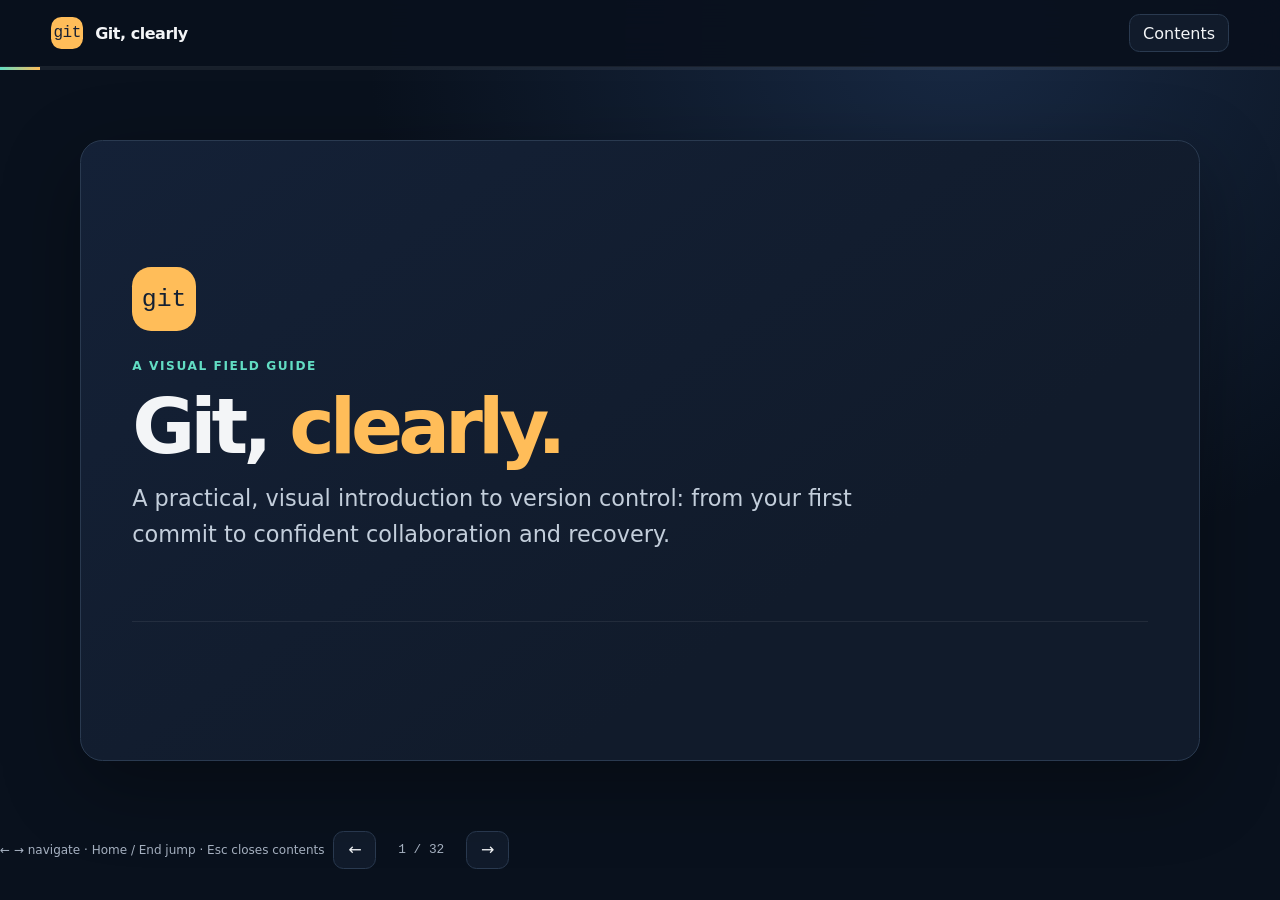
==== commit 35b2fbf0: "Refactor slide deck functionality: remove track filter, update rendering logic, and clean up HTML st" ====
--- a/index.html
+++ b/index.html
@@ -14,14 +14,6 @@
   <header class="topbar">
     <div class="brand"><span class="brand-mark" aria-hidden="true">git</span><span class="brand-name">Git, clearly</span></div>
     <div class="top-actions">
-      <label class="track-control" for="track">Track
-        <select id="track" aria-label="Choose a role track">
-          <option value="all">Everyone</option>
-          <option value="pm">Project manager</option>
-          <option value="arch">Architect</option>
-          <option value="dev">Developer</option>
-        </select>
-      </label>
       <button id="contents-toggle" type="button" aria-expanded="false" aria-controls="contents">Contents</button>
     </div>
   </header>
@@ -50,17 +42,16 @@
   <main class="deck" id="deck">
     <section class="slide title-slide" id="welcome" data-title="Welcome" data-audience="all">
       <div class="title-mark" aria-hidden="true">git</div>
-      <div class="eyebrow">A visual field guide <span class="role">[All]</span></div>
+      <div class="eyebrow">A visual field guide</div>
       <h1>Git, <span class="accent">clearly.</span></h1>
       <p class="lead">A practical, visual introduction to version control: from your first commit to confident collaboration and recovery.</p>
       <div class="title-meta">
-        <span class="role pm">Project managers</span><span class="role arch">Architects</span><span class="role dev">Developers</span>
-      </div>
-      <div class="slide-footer"><span>Git 2.40+ · no prior experience assumed</span><span>Navigate with ← → or the controls</span></div>
+      </div>
+      <div class="slide-footer"><span></span></div>
     </section>
 
     <section class="slide" id="map" data-title="Learning map" data-audience="all">
-      <div class="eyebrow">Start here <span class="role">[All]</span></div>
+      <div class="eyebrow">Start here</div>
       <h2>One tool. Three useful perspectives.</h2>
       <p class="lead">Git records change as a history you can inspect, share, branch, and recover.</p>
       <div class="grid three">
@@ -69,23 +60,11 @@
         <article class="card"><h3 class="teal">Developer · Build fluency</h3><p>Inspect, stage, commit, synchronize, resolve conflicts, and recover safely in a practice repository.</p></article>
       </div>
       <div class="callout good"><p><strong>Learning goals:</strong> explain distributed version control, navigate Git's data model, use everyday commands, and choose a collaboration workflow for its trade-offs.</p></div>
-      <div class="slide-footer"><span>Course map</span><span>Use the Track selector to focus the deck</span></div>
-    </section>
-
-    <section class="slide" id="how" data-title="How to use this deck" data-audience="all">
-      <div class="eyebrow">A quick orientation <span class="role">[All]</span></div>
-      <h2>Learn the picture, then try the command.</h2>
-      <div class="grid">
-        <article class="card"><h3>Follow the flow</h3><p>Each module introduces a model, shows the action it explains, and ends with a quick knowledge check.</p></article>
-        <article class="card"><h3>Choose your depth</h3><p>Role badges identify relevant content. The track selector hides slides outside a selected role.</p></article>
-        <article class="card"><h3>Practice safely</h3><p>Use a disposable local repository for exercises. Examples that discard or rewrite work are clearly called out.</p></article>
-        <article class="card"><h3>Navigate accessibly</h3><p>Use arrow keys, Page Up/Down, Home/End, or the buttons. Print from the browser for one slide per page.</p></article>
-      </div>
-      <div class="slide-footer"><span>Before you begin</span><span>Commands use a terminal; examples work across operating systems</span></div>
+      <div class="slide-footer"><span>Course map</span><span>Full deck · all roles</span></div>
     </section>
 
     <section class="slide" id="m1" data-title="1 · What is Git?" data-audience="all">
-      <div class="eyebrow">Module 1 · What is Git? <span class="role">[All]</span></div>
+      <div class="eyebrow">Module 1 · What is Git?</div>
       <h2>Version control makes change legible.</h2>
       <p class="lead">Without version control, teams trade files and hope filenames tell the story. Git keeps a durable, inspectable history of project snapshots.</p>
       <div class="grid three">
@@ -98,7 +77,7 @@
     </section>
 
     <section class="slide" data-title="Centralized and distributed" data-audience="all">
-      <div class="eyebrow">Module 1 · Two models <span class="role">[All]</span></div>
+      <div class="eyebrow">Module 1 · Two models</div>
       <h2>Git is distributed: every clone has a repository.</h2>
       <div class="grid">
         <article class="card"><h3>Centralized model · SVN, CVS</h3><p>Clients check out working files from a central server. The server is the main source of history; network access is commonly needed to commit shared changes.</p></article>
@@ -116,7 +95,7 @@
     </section>
 
     <section class="slide" data-title="Git in context" data-audience="all">
-      <div class="eyebrow">Module 1 · What Git is—and isn't <span class="role">[All]</span></div>
+      <div class="eyebrow">Module 1 · What Git is—and isn't</div>
       <h2>Git stores history. Platforms help teams use it.</h2>
       <div class="grid">
         <article class="card"><h3>Git provides</h3><ul><li>Local history and branching</li><li>Content integrity checked with object hashes</li><li>Tools to compare, combine, and share work</li></ul></article>
@@ -126,17 +105,8 @@
       <div class="slide-footer"><span>Key takeaway · Git is the tool; a host is a service</span><span>Module 1</span></div>
     </section>
 
-    <section class="slide" data-title="Module 1 knowledge check" data-audience="all">
-      <div class="eyebrow">Module 1 · Check your understanding <span class="role">[All]</span></div>
-      <h2>What would you explain to a teammate?</h2>
-      <ol class="steps"><li>What problem does version control solve beyond sharing the latest file?</li><li>What can you do locally in Git without a network connection?</li><li>How is Git different from GitHub?</li></ol>
-      <details><summary>Reveal suggested answers</summary><p>It records inspectable history and supports parallel collaboration and recovery. Local commits, comparisons, and branch operations are available offline. Git is the version-control system; GitHub is one platform that hosts repositories and adds collaboration tools.</p></details>
-      <div class="callout good"><p><strong>Takeaway:</strong> every clone is a full repository; you choose when and where to share its commits.</p></div>
-      <div class="slide-footer"><span>Module 1 complete</span><span>Next · the Git data model</span></div>
-    </section>
-
     <section class="slide" id="m2" data-title="2 · Core concepts" data-audience="all">
-      <div class="eyebrow">Module 2 · Core concepts <span class="role">[All]</span></div>
+      <div class="eyebrow">Module 2 · Core concepts</div>
       <h2>Three areas take a change from edit to shared.</h2>
       <div class="diagram" role="img" aria-label="Changes flow from the working tree to the staging area, then into the local repository as a commit, and can be pushed to a remote repository.">
         <div class="node"><strong>Working tree</strong><span>edit files</span></div><span class="arrow" aria-hidden="true">→</span>
@@ -154,7 +124,7 @@
     </section>
 
     <section class="slide" data-title="Commits and branches" data-audience="all">
-      <div class="eyebrow">Module 2 · History is a graph <span class="role">[All]</span></div>
+      <div class="eyebrow">Module 2 · History is a graph</div>
       <h2>A branch is a lightweight name for a line of work.</h2>
       <svg class="graph" viewBox="0 0 760 250" role="img" aria-labelledby="graph-title graph-desc">
         <title id="graph-title">A commit graph with a feature branch</title>
@@ -174,7 +144,7 @@
     </section>
 
     <section class="slide" data-title="Repository objects and vocabulary" data-audience="all">
-      <div class="eyebrow">Module 2 · Names for the pieces <span class="role">[All]</span></div>
+      <div class="eyebrow">Module 2 · Names for the pieces</div>
       <h2>Small objects combine into a project snapshot.</h2>
       <div class="grid three">
         <article class="card"><h3>Blob</h3><p>Stores file contents. Git identifies objects by a content-derived hash.</p></article>
@@ -190,17 +160,8 @@
       <div class="slide-footer"><span>Takeaway · commits point to content snapshots, not just file-by-file patches</span><span>Module 2</span></div>
     </section>
 
-    <section class="slide" data-title="Module 2 knowledge check" data-audience="all">
-      <div class="eyebrow">Module 2 · Check your understanding <span class="role">[All]</span></div>
-      <h2>Can you trace a change through Git?</h2>
-      <ol class="steps"><li>Where do edits live before they are committed?</li><li>What is the staging area for?</li><li>What does a branch name point to?</li></ol>
-      <details><summary>Reveal suggested answers</summary><p>Edits are in the working tree. The index selects the content for the next snapshot. A branch is a movable reference to a commit; Git history links commits through their parents.</p></details>
-      <div class="callout good"><p><strong>Takeaway:</strong> working tree → index → local commit → remote repository.</p></div>
-      <div class="slide-footer"><span>Module 2 complete</span><span>Next · set up a safe workspace</span></div>
-    </section>
-
     <section class="slide" id="m3" data-title="3 · Get started" data-audience="dev all">
-      <div class="eyebrow">Module 3 · Get started <span class="role dev">[Dev]</span> <span class="role">[All]</span></div>
+      <div class="eyebrow">Module 3 · Get started</div>
       <h2>Set your identity, then create or copy a repository.</h2>
       <p>Install Git from your operating system's package manager or the official Git downloads. Verify the installed version, then set the name and email that will appear on your commits.</p>
       <div class="command"><pre>git --version
@@ -217,7 +178,7 @@
     </section>
 
     <section class="slide" data-title="Ignore, line endings, and authentication" data-audience="dev arch">
-      <div class="eyebrow">Module 3 · Repository setup <span class="role dev">[Dev]</span> <span class="role arch">[Architect]</span></div>
+      <div class="eyebrow">Module 3 · Repository setup</div>
       <h2>Keep generated files, platform differences, and credentials intentional.</h2>
       <div class="grid three">
         <article class="card"><h3><code>.gitignore</code></h3><p>Lists untracked paths Git should ignore, such as build output and local secrets. It does <strong>not</strong> untrack files already committed.</p></article>
@@ -228,16 +189,8 @@
       <div class="slide-footer"><span>Tip · review ignore patterns before the first commit</span><span>Module 3</span></div>
     </section>
 
-    <section class="slide" data-title="Module 3 knowledge check" data-audience="dev">
-      <div class="eyebrow">Module 3 · Check your understanding <span class="role dev">[Dev]</span></div>
-      <h2>Ready to make a clean first commit?</h2>
-      <ol class="steps"><li>What does <code>git clone</code> create locally?</li><li>Why is adding a secret to <code>.gitignore</code> not enough if it is already tracked?</li><li>What information does <code>user.email</code> configure?</li></ol>
-      <details><summary>Reveal suggested answers</summary><p>A clone creates a local repository with working files and remote configuration. Ignore rules don't remove already tracked content or erase old commits. <code>user.email</code> is commit metadata; it is not your login credential.</p></details>
-      <div class="slide-footer"><span>Module 3 complete</span><span>Next · everyday command toolkit</span></div>
-    </section>
-
     <section class="slide" id="m4" data-title="4 · Everyday commands" data-audience="dev all">
-      <div class="eyebrow">Module 4 · Everyday commands <span class="role dev">[Dev]</span> <span class="role">[All]</span></div>
+      <div class="eyebrow">Module 4 · Everyday commands</div>
       <h2>First inspect. Then select what to record.</h2>
       <div class="grid">
         <article class="card"><h3><code>git status</code> · inspect state</h3><p><strong>Purpose:</strong> summarize current branch and staged, unstaged, and untracked changes.</p><p><strong>Syntax:</strong> <code>git status [--short]</code></p><p><strong>Example:</strong> reports <code>modified: README.md</code> as unstaged. <code>--short</code> is compact.</p><p><strong>Pitfall:</strong> it summarizes; it does not show the actual diff.</p></article>
@@ -257,7 +210,7 @@
     </section>
 
     <section class="slide" data-title="Stage a deliberate snapshot" data-audience="dev">
-      <div class="eyebrow">Module 4 · Stage changes <span class="role dev">[Dev]</span></div>
+      <div class="eyebrow">Module 4 · Stage changes</div>
       <h2><code>git add</code> chooses content for the next commit.</h2>
       <div class="grid">
         <article class="card"><h3>Purpose and syntax</h3><p>Add selected file contents from the working tree to the index.</p><div class="command"><pre>git add README.md
@@ -276,7 +229,7 @@
     </section>
 
     <section class="slide" data-title="Commit small, clear changes" data-audience="dev all">
-      <div class="eyebrow">Module 4 · Commit <span class="role dev">[Dev]</span> <span class="role">[All]</span></div>
+      <div class="eyebrow">Module 4 · Commit</div>
       <h2>A commit is a named checkpoint with a message.</h2>
       <div class="grid">
         <article class="card"><h3>Purpose and syntax</h3><p>Record the staged snapshot in local history.</p><div class="command"><pre>git commit -m "Document setup steps"</pre><button class="copy" type="button" aria-label="Copy commit command">Copy</button></div><p><code>-m</code> supplies a one-line message; without it, Git opens the configured editor.</p></article>
@@ -294,7 +247,7 @@
     </section>
 
     <section class="slide" data-title="Read the history" data-audience="dev all">
-      <div class="eyebrow">Module 4 · Inspect history <span class="role dev">[Dev]</span> <span class="role">[All]</span></div>
+      <div class="eyebrow">Module 4 · Inspect history</div>
       <h2>History answers “what changed?” and “why?”</h2>
       <div class="grid">
         <article class="card"><h3><code>git log</code> · browse commits</h3><p><strong>Purpose:</strong> view commit history.</p><p><strong>Syntax:</strong> <code>git log [--oneline --graph --decorate]</code></p><p><strong>Example:</strong> <code>git log --oneline --graph</code> gives a compact graph.</p><p><strong>Pitfall:</strong> history follows the current branch unless options or refs broaden it.</p></article>
@@ -312,7 +265,7 @@
     </section>
 
     <section class="slide" data-title="Remotes and synchronization" data-audience="dev all">
-      <div class="eyebrow">Module 4 · Share and receive commits <span class="role dev">[Dev]</span> <span class="role">[All]</span></div>
+      <div class="eyebrow">Module 4 · Share and receive commits</div>
       <h2>Fetch previews. Pull integrates. Push publishes.</h2>
       <div class="grid">
         <article class="card"><h3><code>git remote</code> · name a repository</h3><p><strong>Purpose:</strong> list or manage remote names and URLs.</p><p><strong>Syntax:</strong> <code>git remote -v</code>; <code>git remote add &lt;name&gt; &lt;url&gt;</code>.</p><p><strong>Example:</strong> <code>origin</code> is the conventional clone remote.</p><p><strong>Pitfall:</strong> a remote is configuration, not a second working directory.</p></article>
@@ -340,7 +293,7 @@
     </section>
 
     <section class="slide" data-title="Branches, merge, and rebase" data-audience="dev arch">
-      <div class="eyebrow">Module 4 · Parallel work <span class="role dev">[Dev]</span> <span class="role arch">[Architect]</span></div>
+      <div class="eyebrow">Module 4 · Parallel work</div>
       <h2>Branch to isolate work; merge to integrate it.</h2>
       <div class="grid">
         <article class="card"><h3><code>git branch</code> · list or create</h3><p><strong>Syntax:</strong> <code>git branch [--all]</code>; <code>git branch &lt;name&gt;</code>. Use <code>-d</code> to delete a merged local branch.</p><p><strong>Pitfall:</strong> creating a branch does not switch to it. Do not delete unmerged work casually.</p></article>
@@ -362,7 +315,7 @@
     </section>
 
     <section class="slide" data-title="Stash and tags" data-audience="dev">
-      <div class="eyebrow">Module 4 · Shelve and label <span class="role dev">[Dev]</span></div>
+      <div class="eyebrow">Module 4 · Shelve and label</div>
       <h2>Stash temporary edits. Tag meaningful milestones.</h2>
       <div class="grid">
         <article class="card"><h3><code>git stash</code> · shelve work in progress</h3><p><strong>Syntax:</strong> <code>git stash push -m "message"</code>; <code>git stash list</code>; <code>git stash pop</code>.</p><p><strong>Example:</strong> stash edits to switch context, then apply them later.</p><p><strong>Options:</strong> <code>-u</code> includes untracked files. <code>apply</code> keeps the stash; <code>pop</code> applies and removes it if successful.</p><p><strong>Pitfall:</strong> stashes are local and easy to forget; commit durable work instead.</p></article>
@@ -375,17 +328,8 @@
       <div class="slide-footer"><span>All command examples in this module are safe in a practice repository</span><span>Module 4</span></div>
     </section>
 
-    <section class="slide" data-title="Module 4 knowledge check" data-audience="dev">
-      <div class="eyebrow">Module 4 · Check your understanding <span class="role dev">[Dev]</span></div>
-      <h2>Choose the next command with intent.</h2>
-      <ol class="steps"><li>You staged a file. Which diff shows exactly what will be committed?</li><li>How do you download teammate commits without integrating them yet?</li><li>What is the important difference between <code>git fetch</code> and <code>git pull</code>?</li><li>When is rebasing shared commits a problem?</li></ol>
-      <details><summary>Reveal suggested answers</summary><p>Use <code>git diff --staged</code>. Use <code>git fetch</code> to download without integrating. Pull fetches and then integrates by merge or rebase. Rewriting commits others depend on forces history divergence and can disrupt their work.</p></details>
-      <div class="callout good"><p><strong>Takeaway:</strong> status → diff → add → review staged diff → commit → fetch/pull/push deliberately.</p></div>
-      <div class="slide-footer"><span>Module 4 complete</span><span>Next · branch and merge together</span></div>
-    </section>
-
     <section class="slide" id="m5" data-title="5 · Branch and merge" data-audience="all">
-      <div class="eyebrow">Module 5 · Branching and merging <span class="role">[All]</span></div>
+      <div class="eyebrow">Module 5 · Branching and merging</div>
       <h2>Branches let teams work in parallel without duplicating a project.</h2>
       <p class="lead">A branch begins as a movable name at a commit. Git reuses shared history; the branch costs little and makes an isolated line of work easy to discuss.</p>
       <div class="diagram" role="img" aria-label="Main and feature branch share an ancestor. The feature branch advances independently, then its history is integrated into main.">
@@ -401,7 +345,7 @@
     </section>
 
     <section class="slide" data-title="Merge conflicts" data-audience="all">
-      <div class="eyebrow">Module 5 · Conflicts are a decision, not a failure <span class="role">[All]</span></div>
+      <div class="eyebrow">Module 5 · Conflicts are a decision, not a failure</div>
       <h2>A conflict means Git needs a human to choose the combined result.</h2>
       <p>Conflicts commonly occur when both histories change overlapping lines, or when one renames/deletes a file another changes. Git pauses integration so a person can create the intended result.</p>
       <div class="grid">
@@ -417,7 +361,7 @@
     </section>
 
     <section class="slide" data-title="Review and integrate" data-audience="all arch">
-      <div class="eyebrow">Module 5 · Review before integration <span class="role">[All]</span> <span class="role arch">[Architect]</span></div>
+      <div class="eyebrow">Module 5 · Review before integration</div>
       <h2>Pull / merge requests make integration visible.</h2>
       <div class="grid three">
         <article class="card"><h3>Propose</h3><p>Describe the change, link its context, and show what branch should receive it.</p></article>
@@ -433,16 +377,8 @@
       <div class="slide-footer"><span>Method names and exact behavior vary by hosting platform</span><span>Module 5</span></div>
     </section>
 
-    <section class="slide" data-title="Module 5 knowledge check" data-audience="all">
-      <div class="eyebrow">Module 5 · Check your understanding <span class="role">[All]</span></div>
-      <h2>What is the team deciding when a conflict appears?</h2>
-      <ol class="steps"><li>Why does Git stop instead of automatically picking one conflicted version?</li><li>Name two good habits that reduce painful integration.</li><li>What should be checked before merging a reviewed change?</li></ol>
-      <details><summary>Reveal suggested answers</summary><p>Git cannot infer the intended combined behavior. Keep branches focused and short-lived; integrate often. Review the diff, test results, approvals, and required policy checks.</p></details>
-      <div class="slide-footer"><span>Module 5 complete</span><span>Next · choose a team workflow</span></div>
-    </section>
-
     <section class="slide" id="m6" data-title="6 · Team workflows" data-audience="pm arch">
-      <div class="eyebrow">Module 6 · Collaboration workflows <span class="role pm">[PM]</span> <span class="role arch">[Architect]</span></div>
+      <div class="eyebrow">Module 6 · Collaboration workflows</div>
       <h2>The right workflow follows the way you release.</h2>
       <p class="lead">There is no universally best branching model. Optimize for how often you integrate, how releases are cut, and how much coordination your team can sustain.</p>
       <div class="table-wrap"><table><thead><tr><th>Workflow</th><th>Typical shape</th><th>Good fit</th><th>Trade-off</th></tr></thead><tbody>
@@ -455,23 +391,8 @@
       <div class="slide-footer"><span>Learning objective · compare workflows against team constraints</span><span>Module 6</span></div>
     </section>
 
-    <section class="slide" data-title="Choose a workflow" data-audience="pm arch">
-      <div class="eyebrow">Module 6 · Make trade-offs explicit <span class="role pm">[PM]</span> <span class="role arch">[Architect]</span></div>
-      <h2>Ask what must be true for the workflow to succeed.</h2>
-      <div class="grid three">
-        <article class="card"><h3>Release cadence</h3><p>Weekly releases may favor a lighter flow than several supported release lines.</p></article>
-        <article class="card"><h3>Team size &amp; ownership</h3><p>Clear reviewers, component ownership, and merge responsibility matter as teams grow.</p></article>
-        <article class="card"><h3>Feedback speed</h3><p>Short branches depend on trustworthy tests and quick CI feedback.</p></article>
-        <article class="card"><h3>Risk &amp; compliance</h3><p>Audit evidence, approvals, signed artifacts, and access controls may be mandatory.</p></article>
-        <article class="card"><h3>Deployment strategy</h3><p>Feature flags and backward-compatible changes help separate deployment from release.</p></article>
-        <article class="card"><h3>Support obligations</h3><p>Multiple maintained versions need an explicit patch and release policy.</p></article>
-      </div>
-      <div class="callout"><p><strong>Scenario:</strong> a 40-person team releases weekly. Start by testing short-lived reviewed branches or trunk-based development against CI speed, ownership boundaries, and release risk—not by adopting Gitflow by default.</p></div>
-      <div class="slide-footer"><span>Pick the simplest workflow the constraints can support</span><span>Module 6</span></div>
-    </section>
-
     <section class="slide" data-title="Repository layout and governance" data-audience="arch">
-      <div class="eyebrow">Module 6 · Architecture and governance <span class="role arch">[Architect]</span></div>
+      <div class="eyebrow">Module 6 · Architecture and governance</div>
       <h2>Monorepo or multi-repo is an ownership and tooling decision.</h2>
       <div class="grid">
         <article class="card"><h3>Monorepo</h3><p><strong>Benefits:</strong> atomic cross-project changes, shared tooling, discoverable code.</p><p><strong>Costs:</strong> scaling CI and permissions, repository-wide conventions, large checkout history.</p></article>
@@ -486,7 +407,7 @@
     </section>
 
     <section class="slide" data-title="CI, releases, and versioning" data-audience="pm arch">
-      <div class="eyebrow">Module 6 · From commit to release <span class="role pm">[PM]</span> <span class="role arch">[Architect]</span></div>
+      <div class="eyebrow">Module 6 · From commit to release</div>
       <h2>A release pipeline connects reviewed source to a traceable artifact.</h2>
       <div class="diagram" role="img" aria-label="Issue and change are reviewed, CI builds and tests a commit, a version tag marks a release, and an artifact is published.">
         <div class="node"><strong>Issue / change</strong><span>intent</span></div><span class="arrow" aria-hidden="true">→</span><div class="node"><strong>Commit &amp; review</strong><span>source history</span></div><span class="arrow" aria-hidden="true">→</span><div class="node"><strong>CI checks</strong><span>build + test</span></div><span class="arrow" aria-hidden="true">→</span><div class="node"><strong>Tag + artifact</strong><span>release</span></div>
@@ -499,16 +420,8 @@
       <div class="slide-footer"><span>Key takeaway · traceability is a designed workflow</span><span>Module 6</span></div>
     </section>
 
-    <section class="slide" data-title="Module 6 knowledge check" data-audience="pm arch">
-      <div class="eyebrow">Module 6 · Check your understanding <span class="role pm">[PM]</span> <span class="role arch">[Architect]</span></div>
-      <h2>Can you defend a workflow choice?</h2>
-      <ol class="steps"><li>What team capabilities does trunk-based development rely on?</li><li>Give one reason to choose a monorepo and one reason to choose multiple repositories.</li><li>Where do branch protections and automated checks reduce risk?</li></ol>
-      <details><summary>Reveal suggested answers</summary><p>Frequent small integration, fast reliable CI, and disciplined release practices. Monorepos simplify atomic cross-project work; multi-repos support independent ownership/access/release. Branch controls and checks prevent unreviewed or failing changes from becoming shared release input.</p></details>
-      <div class="slide-footer"><span>Module 6 complete</span><span>Next · undo the right thing safely</span></div>
-    </section>
-
     <section class="slide" id="m7" data-title="7 · Undo and recover" data-audience="dev">
-      <div class="eyebrow">Module 7 · Undo and recovery <span class="role dev">[Dev]</span></div>
+      <div class="eyebrow">Module 7 · Undo and recovery</div>
       <h2>Choose an undo command by where the change lives.</h2>
       <div class="table-wrap"><table><thead><tr><th>Situation</th><th>Command</th><th>Effect</th></tr></thead><tbody>
         <tr><td>Discard unstaged edits in a path</td><td><code>git restore &lt;path&gt;</code></td><td>Replaces working-tree file from the index. Discards those edits.</td></tr>
@@ -521,7 +434,7 @@
     </section>
 
     <section class="slide" data-title="Reset: move a branch, change the index" data-audience="dev">
-      <div class="eyebrow">Module 7 · Reset carefully <span class="role dev">[Dev]</span></div>
+      <div class="eyebrow">Module 7 · Reset carefully</div>
       <h2><code>git reset</code> moves the current branch to a chosen commit.</h2>
       <div class="table-wrap"><table><thead><tr><th>Mode</th><th>Branch / HEAD</th><th>Index</th><th>Working tree</th><th>Use case</th></tr></thead><tbody>
         <tr><td><code>--soft</code></td><td>Moves</td><td>Kept</td><td>Kept</td><td>Redo the commit while retaining staged changes</td></tr>
@@ -534,28 +447,8 @@
       <div class="slide-footer"><span>Before resetting: inspect status, ensure work is saved, confirm the target</span><span>Module 7</span></div>
     </section>
 
-    <section class="slide" data-title="Recovery with reflog" data-audience="dev">
-      <div class="eyebrow">Module 7 · Recover a moved reference <span class="role dev">[Dev]</span></div>
-      <h2>The reflog records where local references pointed.</h2>
-      <div class="grid">
-        <article class="card"><h3>Find a prior position</h3><div class="command"><pre>git reflog
-git show HEAD@{1}</pre><button class="copy" type="button" aria-label="Copy reflog recovery commands">Copy</button></div><p>Reflog entries help locate recently moved branch tips and commits that are no longer easy to reach.</p></article>
-        <article class="card"><h3>Recover without rushing</h3><p>Inspect the candidate commit. Create a rescue branch before doing more work:</p><div class="command"><pre>git branch rescue/recovered HEAD@{1}</pre><button class="copy" type="button" aria-label="Copy recovery branch command">Copy</button></div><p>Reflogs are local and expire over time; they cannot restore uncommitted edits that were discarded.</p></article>
-      </div>
-      <div class="callout good"><p><strong>Decision guide:</strong> shared commit to undo → <code>revert</code>; local commit to reshape → consider <code>reset</code> or <code>amend</code>; lost branch tip → inspect <code>reflog</code>; uncommitted file edit → inspect diff before <code>restore</code>.</p></div>
-      <div class="slide-footer"><span>Recovery works best when you stop, inspect, and make a rescue reference</span><span>Module 7</span></div>
-    </section>
-
-    <section class="slide" data-title="Module 7 knowledge check" data-audience="dev">
-      <div class="eyebrow">Module 7 · Check your understanding <span class="role dev">[Dev]</span></div>
-      <h2>What is the safest undo for each case?</h2>
-      <ol class="steps"><li>A commit is already shared and needs to be undone.</li><li>You want to unstage a file but keep your edits.</li><li>You accidentally moved a local branch pointer. Where do you look?</li></ol>
-      <details><summary>Reveal suggested answers</summary><p>Use <code>git revert</code> to add an inverse commit. Use <code>git restore --staged &lt;path&gt;</code> to unstage while preserving working-tree edits. Inspect <code>git reflog</code> for the previous local reference position.</p></details>
-      <div class="slide-footer"><span>Module 7 complete</span><span>Next · habits that protect the team</span></div>
-    </section>
-
     <section class="slide" id="m8" data-title="8 · Good habits" data-audience="all">
-      <div class="eyebrow">Module 8 · Best practices <span class="role">[All]</span></div>
+      <div class="eyebrow">Module 8 · Best practices</div>
       <h2>Make history useful to the next person.</h2>
       <div class="grid three">
         <article class="card"><h3>Commit often</h3><p>Small, atomic changes are easier to explain, review, test, and revert.</p></article>
@@ -569,7 +462,7 @@
     </section>
 
     <section class="slide" data-title="Protect secrets and large files" data-audience="dev arch">
-      <div class="eyebrow">Module 8 · Protect what you share <span class="role dev">[Dev]</span> <span class="role arch">[Architect]</span></div>
+      <div class="eyebrow">Module 8 · Protect what you share</div>
       <h2>Prevention is simpler than cleaning a published history.</h2>
       <div class="grid">
         <article class="card"><h3>Never commit secrets</h3><p>Store credentials in approved secret managers. If exposed, revoke or rotate immediately—even if the commit is later removed.</p><p>Enable platform secret scanning and review access to affected systems.</p></article>
@@ -583,16 +476,8 @@
       <div class="slide-footer"><span>Security is both repository policy and team practice</span><span>Module 8</span></div>
     </section>
 
-    <section class="slide" data-title="Module 8 knowledge check" data-audience="all">
-      <div class="eyebrow">Module 8 · Check your understanding <span class="role">[All]</span></div>
-      <h2>What small practices pay off at team scale?</h2>
-      <ol class="steps"><li>Why are small atomic commits easier to review?</li><li>A secret is accidentally pushed. What is the first action?</li><li>When might Git LFS be appropriate?</li></ol>
-      <details><summary>Reveal suggested answers</summary><p>They make intent and impact easier to understand, test, and undo. Revoke or rotate the exposed credential immediately, then follow incident response and history cleanup procedures. Git LFS may suit large binary assets that change often, provided storage and access requirements are understood.</p></details>
-      <div class="slide-footer"><span>Module 8 complete</span><span>Next · put it together in a local lab</span></div>
-    </section>
-
     <section class="slide" id="lab" data-title="Developer lab · Make a repository" data-audience="dev">
-      <div class="eyebrow">Guided developer lab · Part 1 <span class="role dev">[Dev]</span></div>
+      <div class="eyebrow">Guided developer lab · Part 1</div>
       <h2>Build a small repository and record a change.</h2>
       <p>Run these steps in a new, disposable directory. Git identity must already be configured. Commands below work in Git Bash, macOS Terminal, or a Linux shell.</p>
       <div class="command"><pre>mkdir git-practice && cd git-practice
@@ -609,7 +494,7 @@
     </section>
 
     <section class="slide" data-title="Developer lab · Branch and merge" data-audience="dev">
-      <div class="eyebrow">Guided developer lab · Part 2 <span class="role dev">[Dev]</span></div>
+      <div class="eyebrow">Guided developer lab · Part 2</div>
       <h2>Make parallel changes, then integrate them.</h2>
       <div class="command"><pre>git switch -c feature/add-route
 printf "\nRoute: Pine Loop\n" &gt;&gt; README.md
@@ -626,24 +511,8 @@
       <div class="slide-footer"><span>Lab checkpoint 2 · focused branch integrated</span><span>Module 5</span></div>
     </section>
 
-    <section class="slide" data-title="Developer lab · Conflict and recovery" data-audience="dev">
-      <div class="eyebrow">Guided developer lab · Part 3 <span class="role dev">[Dev]</span></div>
-      <h2>Create a conflict on purpose—and resolve it calmly.</h2>
-      <div class="command"><pre>git switch -c feature/change-route
-printf "Route: Cedar Ridge\n" &gt; route.txt
-git add route.txt && git commit -m "Set Cedar Ridge route"
-git switch main
-printf "Route: Lake Path\n" &gt; route.txt
-git add route.txt && git commit -m "Set Lake Path route"
-git merge feature/change-route
-git status</pre><button class="copy" type="button" aria-label="Copy conflict lab setup commands">Copy</button></div>
-      <ol class="steps"><li>Open <code>route.txt</code> and choose an intentional final route; remove all conflict markers.</li><li>Stage the resolved file and complete the merge with <code>git add route.txt</code>, then <code>git commit</code>.</li><li>Inspect the graph with <code>git log --oneline --graph --all</code>.</li><li>Try <code>git reflog</code> to see local branch movements.</li></ol>
-      <div class="callout warning"><p>This exercise changes only files in <code>git-practice</code>. Never experiment with reset, restore, or conflict commands in a repository containing work you care about.</p></div>
-      <div class="slide-footer"><span>Lab complete · inspect, decide, resolve, verify</span><span>Module 5 + 7</span></div>
-    </section>
-
     <section class="slide" id="cheat" data-title="Command cheat sheet" data-audience="dev">
-      <div class="eyebrow">Reference · One-screen command sheet <span class="role dev">[Dev]</span></div>
+      <div class="eyebrow">Reference · One-screen command sheet</div>
       <h2>Daily Git, at a glance.</h2>
       <div class="table-wrap"><table><thead><tr><th>Goal</th><th>Command</th><th>Reminder</th></tr></thead><tbody>
         <tr><td>Inspect state / working diff / staged diff</td><td><code>git status</code><br><code>git diff</code><br><code>git diff --staged</code></td><td>Review staged content before committing</td></tr>
@@ -658,7 +527,7 @@
     </section>
 
     <section class="slide" id="glossary" data-title="Glossary" data-audience="all">
-      <div class="eyebrow">Reference · Shared vocabulary <span class="role">[All]</span></div>
+      <div class="eyebrow">Reference · Shared vocabulary</div>
       <h2>Words that keep Git conversations precise.</h2>
       <div class="table-wrap"><table><thead><tr><th>Term</th><th>Plain-language definition</th></tr></thead><tbody>
         <tr><td>Branch</td><td>A movable name for a line of commits.</td></tr><tr><td>Clone</td><td>A local repository copied from another repository.</td></tr>
@@ -673,7 +542,7 @@
     </section>
 
     <section class="slide" id="faq" data-title="FAQ and further reading" data-audience="all">
-      <div class="eyebrow">Reference · FAQ &amp; further reading <span class="role">[All]</span></div>
+      <div class="eyebrow">Reference · FAQ &amp; further reading</div>
       <h2>Common questions, short answers.</h2>
       <details><summary>Is Git a backup?</summary><p>Not by itself. A local repository is one copy; use an approved backup and hosting strategy for important work.</p></details>
       <details><summary>Does every commit go to GitHub?</summary><p>No. Commits are local until pushed to a remote. You can make and inspect local commits offline.</p></details>
--- a/assets/deck.css
+++ b/assets/deck.css
@@ -25,9 +25,9 @@
     var(--page);
 }
 
-button, select { font: inherit; }
-button, select, a { color: inherit; }
-button:focus-visible, select:focus-visible, a:focus-visible, summary:focus-visible {
+button { font: inherit; }
+button, a { color: inherit; }
+button:focus-visible, a:focus-visible, summary:focus-visible {
   outline: 3px solid var(--accent);
   outline-offset: 3px;
 }
@@ -50,7 +50,7 @@
 .brand { display: flex; align-items: center; gap: .75rem; font-weight: 800; letter-spacing: -.03em; }
 .brand-mark { display: grid; width: 2rem; height: 2rem; place-items: center; border-radius: .65rem; color: #172033; background: var(--accent); font-family: var(--mono); font-weight: 500; }
 .top-actions { display: flex; flex-wrap: wrap; align-items: center; justify-content: flex-end; gap: .55rem; }
-.top-actions button, .top-actions select, .nav-button {
+.top-actions button, .nav-button {
   border: 1px solid var(--line);
   border-radius: .65rem;
   padding: .55rem .8rem;
@@ -59,9 +59,6 @@
 }
 .top-actions button, .nav-button { cursor: pointer; }
 .top-actions button:hover, .nav-button:hover { border-color: var(--accent); }
-.track-control { display: flex; align-items: center; gap: .5rem; color: var(--muted); font-size: .82rem; }
-.track-control select { min-width: 7rem; }
-
 .progress-track { height: 3px; background: #ffffff10; }
 .progress-bar { height: 100%; width: 0; background: linear-gradient(90deg, var(--teal), var(--accent)); transition: width .25s ease; }
 
@@ -86,10 +83,6 @@
 .slide[hidden] { display: none; }
 @keyframes rise { from { opacity: .35; transform: translateY(8px); } to { opacity: 1; transform: translateY(0); } }
 .eyebrow { display: flex; flex-wrap: wrap; align-items: center; gap: .6rem; margin-bottom: 1rem; color: var(--teal); font-size: .76rem; font-weight: 800; letter-spacing: .13em; text-transform: uppercase; }
-.role { display: inline-flex; align-items: center; border: 1px solid #62ddc355; border-radius: 99px; padding: .2rem .55rem; color: var(--teal); font-size: .7rem; letter-spacing: .03em; }
-.role.pm { border-color: #ffbd5955; color: var(--accent); }
-.role.arch { border-color: #8ebaff55; color: var(--blue); }
-.role.dev { border-color: #e6a3ff55; color: #e6a3ff; }
 h1, h2, h3, p { margin-top: 0; }
 h1 { max-width: 900px; margin-bottom: 1rem; font-size: clamp(2.4rem, 6vw, 5.4rem); line-height: .99; letter-spacing: -.065em; }
 h2 { margin-bottom: 1rem; font-size: clamp(1.8rem, 4vw, 3.4rem); line-height: 1.06; letter-spacing: -.05em; }
@@ -216,9 +209,7 @@
   .brand { margin-top: .35rem; }
   .brand-name { display: none; }
   .top-actions { gap: .4rem; }
-  .top-actions button, .top-actions select { padding: .48rem .6rem; font-size: .82rem; }
-  .track-control { gap: .3rem; font-size: 0; }
-  .track-control select { font-size: .8rem; }
+  .top-actions button { padding: .48rem .6rem; font-size: .82rem; }
   .deck { min-height: calc(100svh - 8rem); padding: .8rem; }
   .slide { min-height: 70svh; border-radius: 1rem; padding: 1.3rem; }
   .grid, .grid.three, .grid.four { grid-template-columns: 1fr; }
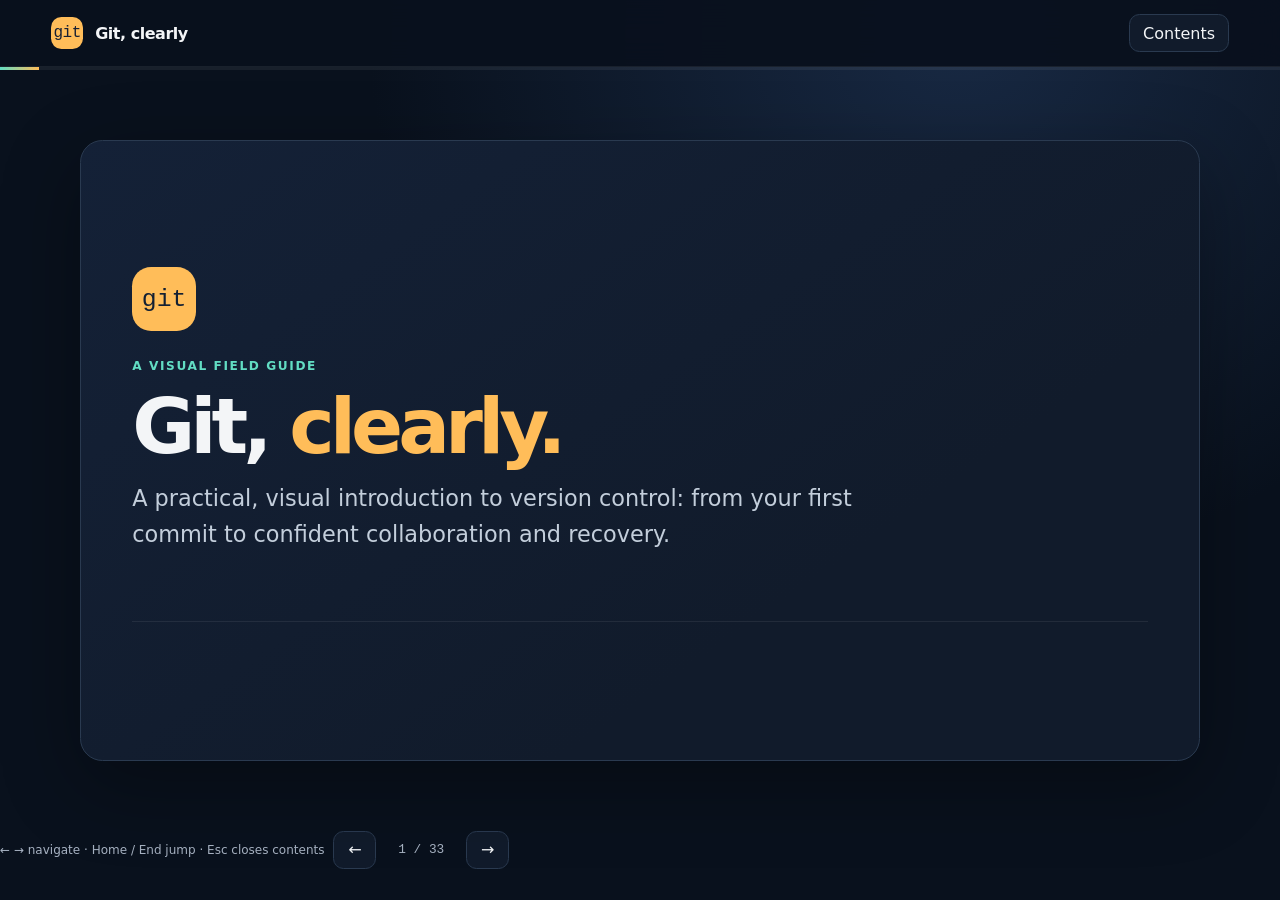
==== commit 0dedd0d1: "Add section on local and remote repositories with visual aids and explanations" ====
--- a/index.html
+++ b/index.html
@@ -26,6 +26,7 @@
     <a href="#welcome" data-slide="welcome">Welcome</a>
     <a href="#map" data-slide="map">Learning map</a>
     <a href="#m1" data-slide="m1">1 · What is Git?</a>
+    <a href="#remote-local" data-slide="remote-local">Local and remote repositories</a>
     <a href="#m2" data-slide="m2">2 · Core concepts</a>
     <a href="#m3" data-slide="m3">3 · Get started</a>
     <a href="#m4" data-slide="m4">4 · Everyday commands</a>
@@ -92,6 +93,50 @@
         <p class="diagram-caption">The hosting service is a convenient shared endpoint; Git itself is the version-control system.</p>
       </div>
       <div class="slide-footer"><span>Distributed does not mean “no central collaboration point”</span><span>Module 1</span></div>
+    </section>
+
+    <section class="slide" id="remote-local" data-title="Local and remote repositories" data-audience="all">
+      <div class="eyebrow">Module 1 · Sharing work</div>
+      <h2>Every clone has its own repository.</h2>
+      <p class="lead">A remote is another repository—often hosted online—that gives collaborators a shared place to exchange commits.</p>
+      <div class="repo-map" role="group" aria-label="Two local clones exchange commits with a shared remote repository">
+        <article class="repo-card">
+          <h3>Computer A</h3>
+          <span class="repo-location">Local clone</span>
+          <div class="working-tree">Working tree</div>
+          <div class="repo-history">
+            <strong>Local repository</strong>
+            <ol class="commit-stack"><li>Commit 3</li><li>Commit 2</li><li>Commit 1</li></ol>
+          </div>
+        </article>
+        <div class="sync-lane" aria-label="Computer A to remote">
+          <div class="sync-direction"><span aria-hidden="true">→</span><span>push commits</span></div>
+          <div class="sync-direction"><span aria-hidden="true">←</span><span>fetch / pull</span></div>
+        </div>
+        <article class="repo-card remote-repo">
+          <h3>Shared remote</h3>
+          <span class="repo-location">Hosted repository</span>
+          <div class="repo-history">
+            <strong>Remote repository</strong>
+            <ol class="commit-stack"><li>Commit 3</li><li>Commit 2</li><li>Commit 1</li></ol>
+          </div>
+        </article>
+        <div class="sync-lane" aria-label="Remote to computer B">
+          <div class="sync-direction"><span aria-hidden="true">←</span><span>push commits</span></div>
+          <div class="sync-direction"><span aria-hidden="true">→</span><span>fetch / pull</span></div>
+        </div>
+        <article class="repo-card">
+          <h3>Computer B</h3>
+          <span class="repo-location">Local clone</span>
+          <div class="working-tree">Working tree</div>
+          <div class="repo-history">
+            <strong>Local repository</strong>
+            <ol class="commit-stack"><li>Commit 3</li><li>Commit 2</li><li>Commit 1</li></ol>
+          </div>
+        </article>
+      </div>
+      <div class="callout good"><p><strong>Remember:</strong> push sends your commits; fetch downloads updates; pull fetches and integrates them. Git does not synchronize repositories automatically.</p></div>
+      <div class="slide-footer"><span>Each local clone has its own history</span><span>Module 1</span></div>
     </section>
 
     <section class="slide" data-title="Git in context" data-audience="all">
--- a/assets/deck.css
+++ b/assets/deck.css
@@ -149,6 +149,18 @@
 .node span { display: block; margin-top: .2rem; color: var(--muted); font-size: .75rem; }
 .arrow { color: var(--accent); font: 1.15rem var(--mono); }
 .diagram-caption { flex-basis: 100%; margin: .2rem 0 0; color: var(--muted); font-size: .8rem; text-align: center; }
+.repo-map { display: grid; grid-template-columns: minmax(0, 1fr) minmax(5.5rem, .55fr) minmax(0, 1fr) minmax(5.5rem, .55fr) minmax(0, 1fr); align-items: center; gap: .55rem; margin: 1.2rem 0; }
+.repo-card { min-width: 0; padding: .8rem; border: 1px solid var(--blue); border-radius: 1rem; background: #080e1755; text-align: center; }
+.repo-card h3 { margin-bottom: .15rem; }
+.repo-location { display: block; margin-bottom: .65rem; color: var(--muted); font-size: .76rem; }
+.working-tree { margin-bottom: .55rem; padding: .4rem; border: 1px dashed var(--line); border-radius: .55rem; color: var(--muted); font-size: .78rem; }
+.repo-history { padding: .55rem; border: 1px solid var(--line); border-radius: .7rem; background: var(--surface); }
+.repo-history strong { font-size: .78rem; }
+.commit-stack { display: grid; gap: .3rem; margin: .45rem 0 0; padding: 0; list-style: none; }
+.commit-stack li { border-radius: .35rem; padding: .22rem; color: var(--ink); background: #1769c2; font-size: .72rem; line-height: 1.3; }
+.sync-lane { display: grid; gap: .7rem; justify-items: center; color: var(--accent); font-size: .72rem; text-align: center; }
+.sync-direction { display: grid; justify-items: center; gap: .1rem; }
+.sync-direction span:first-child { font: 1.5rem/1 var(--mono); }
 .table-wrap { overflow-x: auto; margin: 1rem 0; border: 1px solid var(--line); border-radius: .8rem; }
 table { width: 100%; border-collapse: collapse; font-size: .87rem; }
 th, td { padding: .72rem .8rem; border-bottom: 1px solid var(--line); text-align: left; vertical-align: top; }
@@ -217,6 +229,8 @@
   .diagram { justify-content: flex-start; }
   .node { min-width: 0; flex: 1 1 40%; }
   .arrow { flex: 0 0 auto; }
+  .repo-map { grid-template-columns: minmax(0, 1fr); }
+  .sync-lane { grid-template-columns: 1fr 1fr; }
   .slide-footer { align-items: flex-start; }
   .bottom-hint { display: none; }
 }
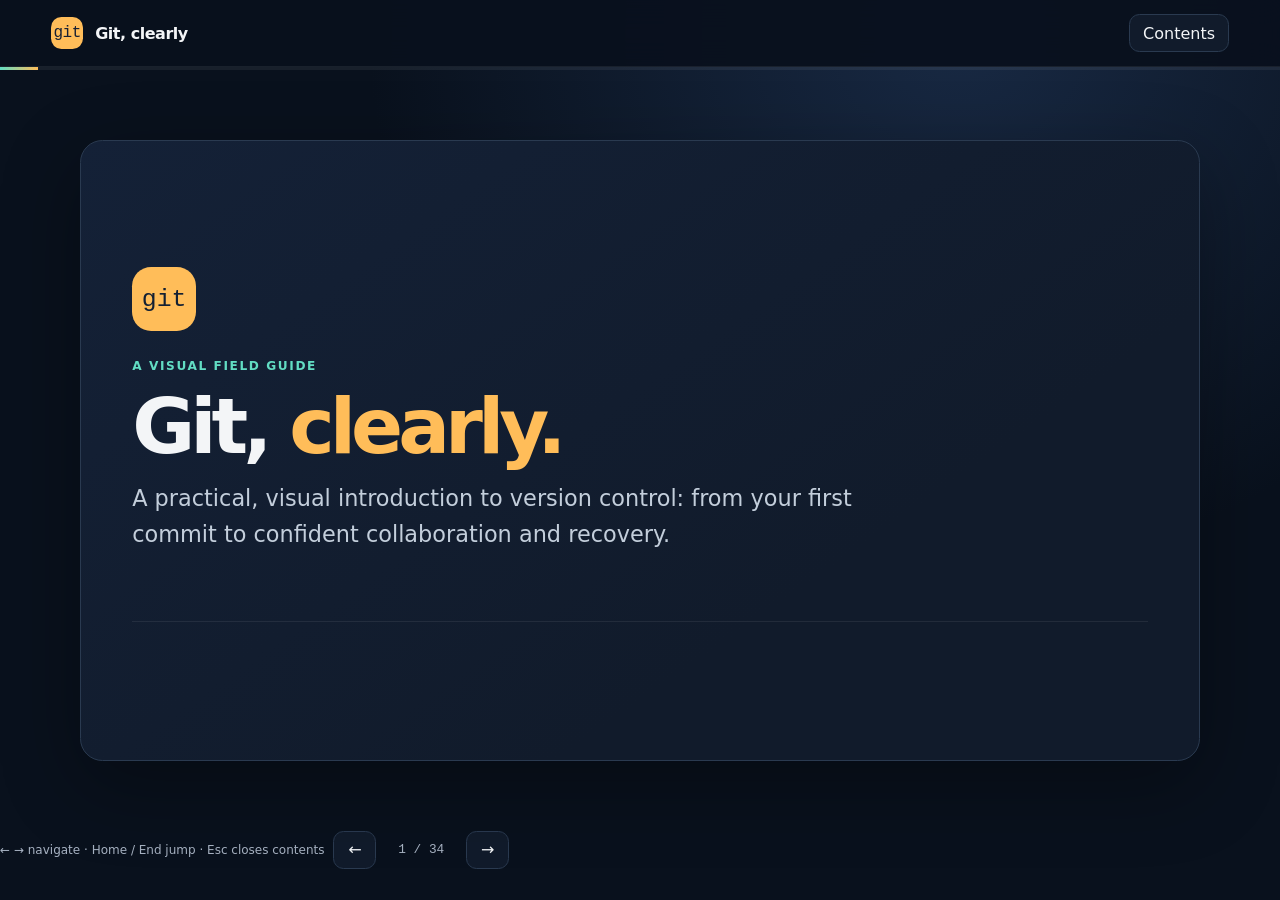
==== commit a04e2c84: "Add Git activity flow section with SVG diagram and explanations" ====
--- a/index.html
+++ b/index.html
@@ -27,6 +27,7 @@
     <a href="#map" data-slide="map">Learning map</a>
     <a href="#m1" data-slide="m1">1 · What is Git?</a>
     <a href="#remote-local" data-slide="remote-local">Local and remote repositories</a>
+    <a href="#activity-flow" data-slide="activity-flow">Git activity flow</a>
     <a href="#m2" data-slide="m2">2 · Core concepts</a>
     <a href="#m3" data-slide="m3">3 · Get started</a>
     <a href="#m4" data-slide="m4">4 · Everyday commands</a>
@@ -139,6 +140,58 @@
       <div class="slide-footer"><span>Each local clone has its own history</span><span>Module 1</span></div>
     </section>
 
+    <section class="slide" id="activity-flow" data-title="How Git activities move work" data-audience="all">
+      <div class="eyebrow">Module 4 · From edit to collaboration</div>
+      <h2>See where each Git command moves work.</h2>
+      <p class="lead">Local changes become commits, then move between your repository and the shared remote.</p>
+      <div class="activity-wrap">
+        <svg class="activity-svg" viewBox="0 0 1000 410" role="img" aria-labelledby="activity-title activity-description">
+          <title id="activity-title">Git activity flow between a remote and local machine</title>
+          <desc id="activity-description">Git clone copies the remote repository to your local machine. Git add moves selected changes from the working directory to the staging area. Git commit records staged changes in local history. Git push sends commits to the remote. Git fetch downloads remote commits without integrating them. Git pull fetches and integrates remote changes.</desc>
+          <defs>
+            <marker id="activity-arrow" viewBox="0 0 10 10" refX="8" refY="5" markerWidth="7" markerHeight="7" orient="auto-start-reverse">
+              <path d="M 0 0 L 10 5 L 0 10 z"></path>
+            </marker>
+          </defs>
+          <rect class="activity-boundary" x="20" y="12" width="205" height="385" rx="20"></rect>
+          <rect class="activity-boundary" x="280" y="12" width="700" height="385" rx="20"></rect>
+          <text class="activity-group" x="122" y="40" text-anchor="middle">Shared remote</text>
+          <text class="activity-group" x="630" y="40" text-anchor="middle">Local machine</text>
+          <rect class="activity-label" x="60" y="54" width="125" height="34" rx="7"></rect>
+          <rect class="activity-label" x="327" y="54" width="125" height="34" rx="7"></rect>
+          <rect class="activity-label" x="532" y="54" width="125" height="34" rx="7"></rect>
+          <rect class="activity-label" x="803" y="54" width="125" height="34" rx="7"></rect>
+          <text class="activity-lane" x="122" y="76" text-anchor="middle">Remote repo</text>
+          <text class="activity-lane" x="389" y="76" text-anchor="middle">Local history</text>
+          <text class="activity-lane" x="594" y="76" text-anchor="middle">Index / staging</text>
+          <text class="activity-lane" x="865" y="76" text-anchor="middle">Working directory</text>
+          <path class="activity-lifeline" d="M122 88 V380 M389 88 V380 M594 88 V380 M865 88 V380"></path>
+          <path class="activity-arrow" d="M122 112 H865" marker-end="url(#activity-arrow)"></path>
+          <rect class="activity-command" x="457" y="98" width="86" height="28" rx="6"></rect>
+          <text class="activity-command-text" x="500" y="117" text-anchor="middle">git clone</text>
+          <path class="activity-arrow" d="M865 164 H594" marker-end="url(#activity-arrow)"></path>
+          <rect class="activity-command" x="681" y="150" width="86" height="28" rx="6"></rect>
+          <text class="activity-command-text" x="724" y="169" text-anchor="middle">git add</text>
+          <path class="activity-arrow" d="M594 216 H389" marker-end="url(#activity-arrow)"></path>
+          <rect class="activity-command" x="448" y="202" width="87" height="28" rx="6"></rect>
+          <text class="activity-command-text" x="491" y="221" text-anchor="middle">git commit</text>
+          <circle class="activity-commit" cx="389" cy="216" r="6"></circle>
+          <path class="activity-arrow" d="M389 268 H122" marker-end="url(#activity-arrow)"></path>
+          <rect class="activity-command" x="205" y="254" width="86" height="28" rx="6"></rect>
+          <text class="activity-command-text" x="248" y="273" text-anchor="middle">git push</text>
+          <circle class="activity-commit" cx="389" cy="268" r="6"></circle>
+          <path class="activity-arrow" d="M122 320 H389" marker-end="url(#activity-arrow)"></path>
+          <rect class="activity-command" x="205" y="306" width="86" height="28" rx="6"></rect>
+          <text class="activity-command-text" x="248" y="325" text-anchor="middle">git fetch</text>
+          <path class="activity-arrow" d="M122 372 H865" marker-end="url(#activity-arrow)"></path>
+          <rect class="activity-command" x="457" y="358" width="86" height="28" rx="6"></rect>
+          <text class="activity-command-text" x="500" y="377" text-anchor="middle">git pull</text>
+        </svg>
+      </div>
+      <div class="callout good"><p><strong>Flow:</strong> <code>git add</code> stages; <code>git commit</code> saves locally; <code>git push</code> shares commits. <code>git fetch</code> downloads without integrating; <code>git pull</code> fetches and integrates.</p></div>
+      <div class="slide-footer"><span>Local commits stay local until pushed</span><span>Module 4</span></div>
+    </section>
+
     <section class="slide" data-title="Git in context" data-audience="all">
       <div class="eyebrow">Module 1 · What Git is—and isn't</div>
       <h2>Git stores history. Platforms help teams use it.</h2>
--- a/assets/deck.css
+++ b/assets/deck.css
@@ -161,6 +161,17 @@
 .sync-lane { display: grid; gap: .7rem; justify-items: center; color: var(--accent); font-size: .72rem; text-align: center; }
 .sync-direction { display: grid; justify-items: center; gap: .1rem; }
 .sync-direction span:first-child { font: 1.5rem/1 var(--mono); }
+.activity-wrap { overflow-x: auto; margin: .7rem 0; }
+.activity-svg { display: block; width: 100%; min-width: 720px; max-height: 390px; margin: 0 auto; }
+.activity-boundary { fill: #080e1755; stroke: var(--blue); stroke-width: 1.5; }
+.activity-group { fill: var(--ink); font-size: 17px; font-weight: 700; }
+.activity-label { fill: #416ca9; }
+.activity-lane { fill: var(--ink); font-size: 14px; }
+.activity-lifeline { fill: none; stroke: var(--muted); stroke-width: 2; }
+.activity-arrow { fill: none; stroke: #438dff; stroke-width: 4; }
+.activity-command { fill: #1769c2; }
+.activity-command-text { fill: #fff; font-size: 14px; }
+.activity-commit { fill: var(--surface); stroke: var(--teal); stroke-width: 3; }
 .table-wrap { overflow-x: auto; margin: 1rem 0; border: 1px solid var(--line); border-radius: .8rem; }
 table { width: 100%; border-collapse: collapse; font-size: .87rem; }
 th, td { padding: .72rem .8rem; border-bottom: 1px solid var(--line); text-align: left; vertical-align: top; }
@@ -231,6 +242,7 @@
   .arrow { flex: 0 0 auto; }
   .repo-map { grid-template-columns: minmax(0, 1fr); }
   .sync-lane { grid-template-columns: 1fr 1fr; }
+  .activity-svg { max-height: none; }
   .slide-footer { align-items: flex-start; }
   .bottom-hint { display: none; }
 }
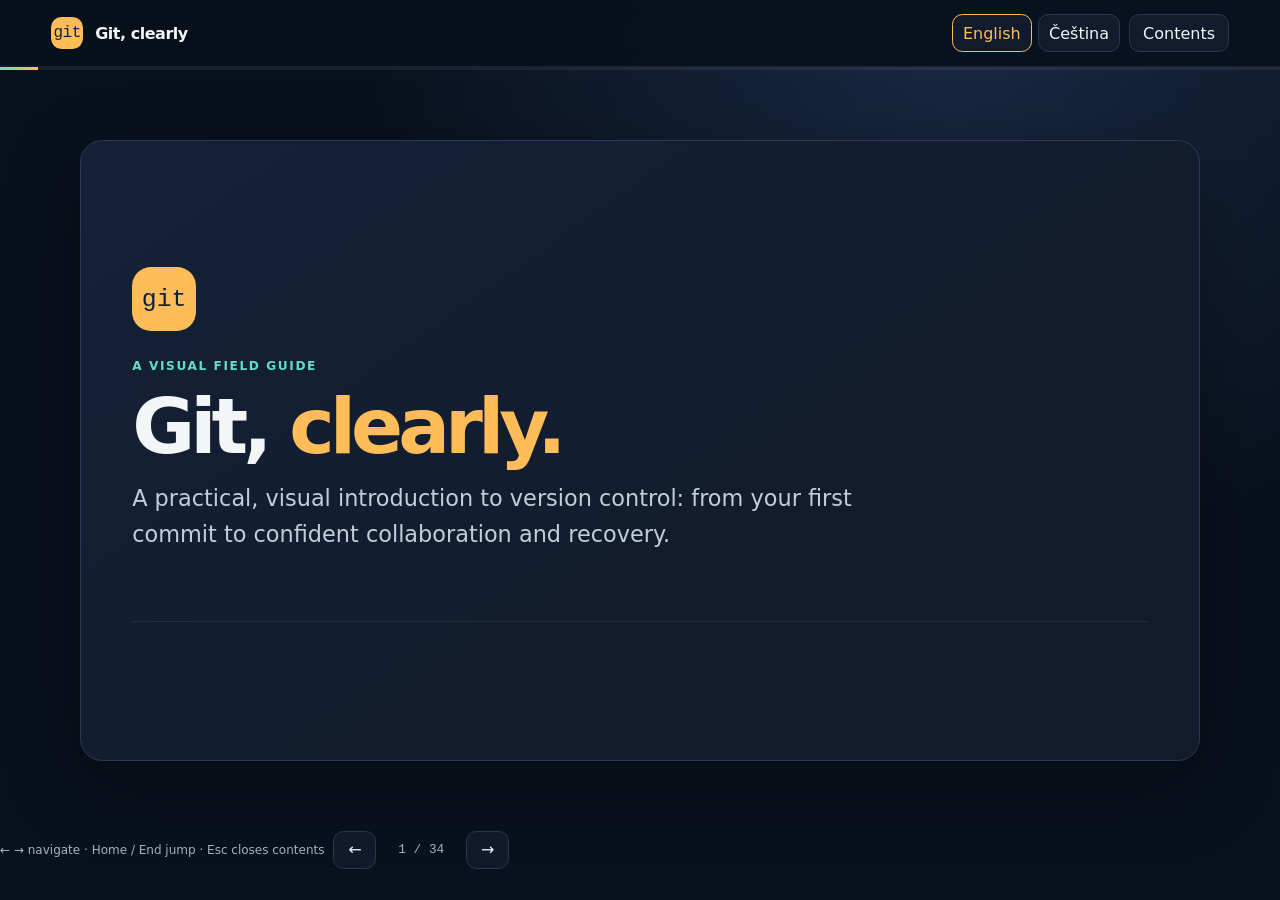
==== commit f63abf5e: "Czech translation" ====
--- a/index.html
+++ b/index.html
@@ -14,6 +14,10 @@
   <header class="topbar">
     <div class="brand"><span class="brand-mark" aria-hidden="true">git</span><span class="brand-name">Git, clearly</span></div>
     <div class="top-actions">
+      <nav class="language-switch" aria-label="Language">
+        <a href="index.html" lang="en" hreflang="en" aria-current="page">English</a>
+        <a href="index.cs.html" lang="cs" hreflang="cs">Čeština</a>
+      </nav>
       <button id="contents-toggle" type="button" aria-expanded="false" aria-controls="contents">Contents</button>
     </div>
   </header>
@@ -267,7 +271,8 @@
 git config --global user.email "ada@example.com"</pre><button class="copy" type="button" aria-label="Copy Git configuration commands">Copy</button></div>
       <p class="small muted">Replace the sample name and email. Use the email address appropriate for your work account. <code>--global</code> sets your default for this user; omit it to configure just the current repository. Check settings with <code>git config --list --show-origin</code>.</p>
       <div class="grid">
-        <article class="card"><h3>Create an empty repository</h3><div class="command"><pre>mkdir demo && cd demo
+        <article class="card"><h3>Create an empty repository</h3><div class="command"><pre>mkdir demo
+cd demo
 git init</pre><button class="copy" type="button" aria-label="Copy repository creation commands">Copy</button></div></article>
         <article class="card"><h3>Copy an existing repository</h3><div class="command"><pre>git clone &lt;repository-url&gt;
 cd &lt;repository-name&gt;</pre><button class="copy" type="button" aria-label="Copy clone commands">Copy</button></div></article>
@@ -401,14 +406,15 @@
       </div>
       <div class="command"><pre>$ git branch --list
 * main
-  feature/search
 $ git switch -c feature/search
 Switched to a new branch 'feature/search'
+$ git rebase main
+Current branch feature/search is up to date.
+$ git switch main
+Switched to branch 'main'
 $ git merge feature/search
-Updating 4a9d2b1..d20b81c
-Fast-forward
-$ git rebase main
-Successfully rebased and updated refs/heads/feature/search.</pre><button class="copy" type="button" aria-label="Copy example branch, switch, merge, and rebase output">Copy</button></div>
+Already up to date.</pre><button class="copy" type="button" aria-label="Copy example branch, switch, merge, and rebase output">Copy</button></div>
+      <p class="small muted">No new commit has been made in this example, so rebase and merge have nothing to integrate yet. The guided lab demonstrates a fast-forward after adding a commit.</p>
       <div class="slide-footer"><span>Pause before rewriting or force-pushing shared history</span><span>Module 4</span></div>
     </section>
 
@@ -541,7 +547,7 @@
       </tbody></table></div>
       <div class="command"><pre>git reset --soft HEAD~1
 git reset --mixed HEAD~1</pre><button class="copy" type="button" aria-label="Copy reset examples">Copy</button></div>
-      <div class="callout warning"><p><strong>Do not run <code>git reset --hard</code> as a generic cleanup command.</strong> It discards tracked unstaged and staged changes. It does not remove untracked files. Never reset shared history without coordinating.</p></div>
+      <div class="callout warning"><p><strong>Do not run <code>git reset --hard</code> as a generic cleanup command.</strong> It discards tracked unstaged and staged changes. It can also overwrite or remove untracked files or directories that obstruct restoring tracked paths. Never reset shared history without coordinating.</p></div>
       <div class="slide-footer"><span>Before resetting: inspect status, ensure work is saved, confirm the target</span><span>Module 7</span></div>
     </section>
 
@@ -578,7 +584,8 @@
       <div class="eyebrow">Guided developer lab · Part 1</div>
       <h2>Build a small repository and record a change.</h2>
       <p>Run these steps in a new, disposable directory. Git identity must already be configured. Commands below work in Git Bash, macOS Terminal, or a Linux shell.</p>
-      <div class="command"><pre>mkdir git-practice && cd git-practice
+      <div class="command"><pre>mkdir git-practice
+cd git-practice
 git init
 printf "# Trail Notes\nFirst draft.\n" &gt; README.md
 git status
@@ -586,7 +593,7 @@
 git diff --staged
 git commit -m "Add trail notes"
 git log --oneline</pre><button class="copy" type="button" aria-label="Copy first lab steps">Copy</button></div>
-      <div class="callout"><p>On Windows PowerShell, create the file with <code>Set-Content README.md "# Trail Notes`nFirst draft."</code> instead of <code>printf</code>.</p></div>
+      <div class="callout"><p>On Windows PowerShell, create the file with <code>Set-Content -Encoding utf8 README.md "# Trail Notes`nFirst draft."</code> instead of <code>printf</code>.</p></div>
       <ul class="checklist"><li><code>git status</code> showed an untracked file</li><li>Staged diff showed the intended text</li><li>Commit appeared in <code>git log</code></li><li>Repository is local; nothing has been published</li></ul>
       <div class="slide-footer"><span>Lab checkpoint 1 · local history</span><span>Module 3 + 4</span></div>
     </section>
@@ -602,6 +609,7 @@
 git merge feature/add-route
 git log --oneline --graph --decorate</pre><button class="copy" type="button" aria-label="Copy branch and merge lab">Copy</button></div>
       <p class="small muted">If <code>git init</code> chose a branch other than <code>main</code>, check the current branch with <code>git branch --show-current</code> and replace <code>main</code> in the commands above.</p>
+      <p class="small muted">On Windows PowerShell, replace the <code>printf</code> line with <code>Add-Content -Encoding utf8 README.md "`nRoute: Pine Loop"</code>.</p>
       <div class="grid">
         <article class="card"><h3>Observe</h3><p>The new branch starts from the first commit. Its new commit can be integrated by a fast-forward when the target has not diverged.</p></article>
         <article class="card"><h3>Discuss</h3><p>How would a pull request add review and automated checks before this merge?</p></article>
--- a/assets/deck.css
+++ b/assets/deck.css
@@ -1,3 +1,5 @@
+@charset "UTF-8";
+
 :root {
   color-scheme: dark;
   --ink: #f3f5f7;
@@ -50,6 +52,15 @@
 .brand { display: flex; align-items: center; gap: .75rem; font-weight: 800; letter-spacing: -.03em; }
 .brand-mark { display: grid; width: 2rem; height: 2rem; place-items: center; border-radius: .65rem; color: #172033; background: var(--accent); font-family: var(--mono); font-weight: 500; }
 .top-actions { display: flex; flex-wrap: wrap; align-items: center; justify-content: flex-end; gap: .55rem; }
+.language-switch { display: flex; flex-wrap: wrap; gap: .35rem; }
+.language-switch a {
+  border: 1px solid var(--line);
+  border-radius: .65rem;
+  padding: .55rem .65rem;
+  background: var(--surface);
+  text-decoration: none;
+}
+.language-switch a:hover, .language-switch a[aria-current="page"] { color: var(--accent); border-color: var(--accent); }
 .top-actions button, .nav-button {
   border: 1px solid var(--line);
   border-radius: .65rem;
@@ -64,6 +75,7 @@
 
 .deck {
   display: grid;
+  grid-template-columns: minmax(0, 1fr);
   min-height: calc(100vh - 8.7rem);
   place-items: center;
   padding: clamp(1rem, 4vh, 3rem) clamp(1rem, 5vw, 4rem);
@@ -232,7 +244,7 @@
   .brand { margin-top: .35rem; }
   .brand-name { display: none; }
   .top-actions { gap: .4rem; }
-  .top-actions button { padding: .48rem .6rem; font-size: .82rem; }
+  .top-actions button, .language-switch a { padding: .48rem .6rem; font-size: .82rem; }
   .deck { min-height: calc(100svh - 8rem); padding: .8rem; }
   .slide { min-height: 70svh; border-radius: 1rem; padding: 1.3rem; }
   .grid, .grid.three, .grid.four { grid-template-columns: 1fr; }
